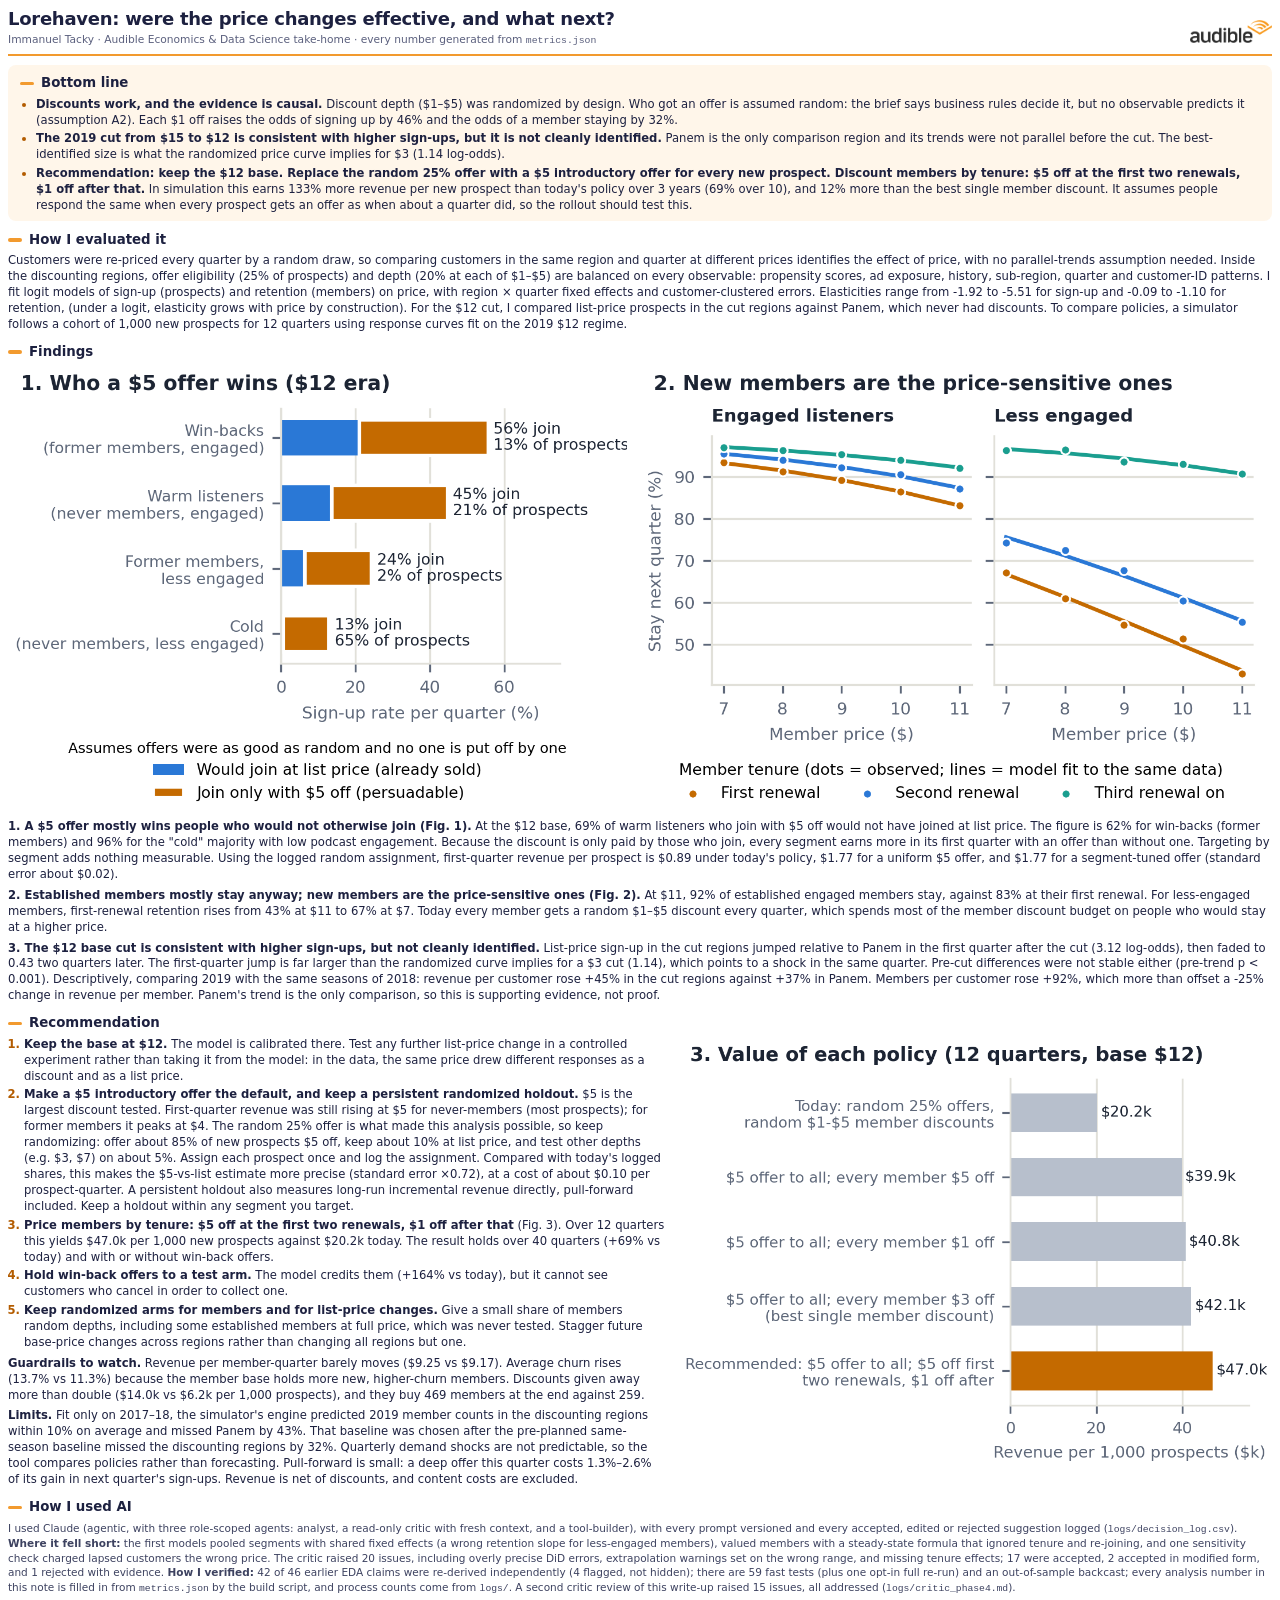
==== writeup/writeup.html @ dd46d280 "Write-up: Audible-branded layout Logo masthead with an orange rule, "Bottom line" callout, orange se" ====
<!doctype html><html><head><meta charset="utf-8"><style>/* Audible brand: orange from the logo, navy ink, warm orange tint for callouts. */
:root { --ink: #1d2140; --muted: #5a5f7d; --orange: #f29a2e; --orange-deep: #b35c00; --tint: #fff6ea; --line: #ece6dc; }
@page { size: Letter; margin: 0.45in 0.6in 0.5in;
  @bottom-left { content: "Audible \00B7  Evaluating Lorehaven pricing \00B7  Immanuel Tacky"; font-family: "Inter", "Segoe UI", Arial, sans-serif; font-size: 7pt; color: #5a5f7d; vertical-align: top; padding-top: 6px; }
  @bottom-right { content: "Page " counter(page) " of " counter(pages); font-family: "Inter", "Segoe UI", Arial, sans-serif; font-size: 7pt; color: #5a5f7d; vertical-align: top; padding-top: 6px; } }
body { font-family: "Inter", "Segoe UI", "DejaVu Sans", Arial, sans-serif; font-size: 8.7pt; line-height: 1.38; color: var(--ink);
  -webkit-print-color-adjust: exact; print-color-adjust: exact; }
strong { font-weight: 650; }
code { font-size: 0.92em; }

/* masthead: title left, logo right, orange rule underneath */
.masthead { display: flex; justify-content: space-between; align-items: flex-end; gap: 18px;
  padding-bottom: 7px; margin-bottom: 9px; border-bottom: 2.5px solid var(--orange); }
.masthead h1 { font-size: 13.5pt; font-weight: 750; letter-spacing: -0.015em; margin: 0 0 3px; line-height: 1.2; }
.masthead-logo { width: 82px; height: auto; flex: none; margin-bottom: 4px; }
.byline { color: var(--muted); margin: 0; font-size: 8pt; }

/* section headings: navy text, short orange bar in front */
h2 { font-size: 10pt; font-weight: 700; margin: 10px 0 4px; color: var(--ink); display: flex; align-items: center; gap: 7px; }
h2::before { content: ""; width: 14px; height: 3.5px; border-radius: 2px; background: var(--orange); flex: none; }
p { margin: 0 0 5px; }
ul, ol { margin: 0 0 5px; padding-left: 16px; }
li { margin-bottom: 2.5px; }
li::marker { color: var(--orange-deep); font-weight: 700; }

/* the "Bottom line" callout */
.callout { background: var(--tint); border-radius: 8px; padding: 7px 12px 4px; margin: 0 0 4px; }
.callout h2 { margin-top: 2px; }
.callout ul { margin-bottom: 3px; }

.figs { display: flex; gap: 14px; margin: 6px 0 4px; align-items: flex-start; }
.figs img { width: 49%; height: auto; }   /* never stretch: keeps the figure's aspect ratio */
.fig-right { float: right; width: 47%; margin: 2px 0 4px 12px; }
.fig-right img { width: 100%; height: auto; }
.caption { font-size: 7.6pt; color: var(--muted); }
table { border-collapse: collapse; font-size: 8pt; margin: 3px 0 6px; }
th, td { border-bottom: 1px solid var(--line); padding: 2px 6px; text-align: left; }
th { color: var(--muted); font-weight: 600; }
.note { font-size: 7.9pt; color: #3d4260; }
.pagebreak { break-before: page; }
</style></head><body><header class="masthead">
<div class="masthead-text">
<h1>Lorehaven: were the price changes effective, and what next?</h1>
<p class="byline">Immanuel Tacky · Audible Economics &amp; Data Science take-home · every number generated from <code>metrics.json</code></p>
</div>
<img class="masthead-logo" src="../app/static/audible_logo.png" alt="Audible">
</header>

<section class="callout">
<h2>Bottom line</h2>
<ul>
<li><strong>Discounts work, and the evidence is causal.</strong> Discount depth ($1–$5) was randomized by design. Who got an offer is assumed random: the brief says business rules decide it, but no observable predicts it (assumption A2). Each $1 off raises the odds of signing up by 46% and the odds of a member staying by 32%.</li>
<li><strong>The 2019 cut from $15 to $12 is consistent with higher sign-ups, but it is not cleanly identified.</strong> Panem is the only comparison region and its trends were not parallel before the cut. The best-identified size is what the randomized price curve implies for $3 (1.14 log-odds).</li>
<li><strong>Recommendation: keep the $12 base. Replace the random 25% offer with a $5 introductory offer for every new prospect. Discount members by tenure: $5 off at the first two renewals, $1 off after that.</strong> In simulation this earns 133% more revenue per new prospect than today's policy over 3 years (69% over 10), and 12% more than the best single member discount. It assumes people respond the same when every prospect gets an offer as when about a quarter did, so the rollout should test this.</li>
</ul>
</section>
<h2>How I evaluated it</h2>
<p>Customers were re-priced every quarter by a random draw, so comparing customers in the same region and quarter at different prices identifies the effect of price, with no parallel-trends assumption needed. Inside the discounting regions, offer eligibility (25% of prospects) and depth (20% at each of $1–$5) are balanced on every observable: propensity scores, ad exposure, history, sub-region, quarter and customer-ID patterns. I fit logit models of sign-up (prospects) and retention (members) on price, with region × quarter fixed effects and customer-clustered errors. Elasticities range from -1.92 to -5.51 for sign-up and -0.09 to -1.10 for retention, (under a logit, elasticity grows with price by construction). For the $12 cut, I compared list-price prospects in the cut regions against Panem, which never had discounts. To compare policies, a simulator follows a cohort of 1,000 new prospects for 12 quarters using response curves fit on the 2019 $12 regime.</p>
<h2>Findings</h2>
<div class="figs"><img src="../outputs/figures/fig1_who_the_offer_wins.png"><img src="../outputs/figures/fig2_retention_by_tenure.png"></div>

<p><strong>1. A $5 offer mostly wins people who would not otherwise join (Fig. 1).</strong> At the $12 base, 69% of warm listeners who join with $5 off would not have joined at list price. The figure is 62% for win-backs (former members) and 96% for the "cold" majority with low podcast engagement. Because the discount is only paid by those who join, every segment earns more in its first quarter with an offer than without one. Targeting by segment adds nothing measurable. Using the logged random assignment, first-quarter revenue per prospect is $0.89 under today's policy, $1.77 for a uniform $5 offer, and $1.77 for a segment-tuned offer (standard error about $0.02).</p>
<p><strong>2. Established members mostly stay anyway; new members are the price-sensitive ones (Fig. 2).</strong> At $11, 92% of established engaged members stay, against 83% at their first renewal. For less-engaged members, first-renewal retention rises from 43% at $11 to 67% at $7. Today every member gets a random $1–$5 discount every quarter, which spends most of the member discount budget on people who would stay at a higher price.</p>
<p><strong>3. The $12 base cut is consistent with higher sign-ups, but not cleanly identified.</strong> List-price sign-up in the cut regions jumped relative to Panem in the first quarter after the cut (3.12 log-odds), then faded to 0.43 two quarters later. The first-quarter jump is far larger than the randomized curve implies for a $3 cut (1.14), which points to a shock in the same quarter. Pre-cut differences were not stable either (pre-trend p &lt; 0.001). Descriptively, comparing 2019 with the same seasons of 2018: revenue per customer rose +45% in the cut regions against +37% in Panem. Members per customer rose +92%, which more than offset a -25% change in revenue per member. Panem's trend is the only comparison, so this is supporting evidence, not proof.</p>
<h2>Recommendation</h2>
<div class="fig-right"><img src="../outputs/figures/fig3_policy_value.png"></div>

<ol>
<li><strong>Keep the base at $12.</strong> The model is calibrated there. Test any further list-price change in a controlled experiment rather than taking it from the model: in the data, the same price drew different responses as a discount and as a list price.</li>
<li><strong>Make a $5 introductory offer the default, and keep a persistent randomized holdout.</strong> $5 is the largest discount tested. First-quarter revenue was still rising at $5 for never-members (most prospects); for former members it peaks at $4. The random 25% offer is what made this analysis possible, so keep randomizing: offer about 85% of new prospects $5 off, keep about 10% at list price, and test other depths (e.g. $3, $7) on about 5%. Assign each prospect once and log the assignment. Compared with today's logged shares, this makes the $5-vs-list estimate more precise (standard error ×0.72), at a cost of about $0.10 per prospect-quarter. A persistent holdout also measures long-run incremental revenue directly, pull-forward included. Keep a holdout within any segment you target.</li>
<li><strong>Price members by tenure: $5 off at the first two renewals, $1 off after that</strong> (Fig. 3). Over 12 quarters this yields $47.0k per 1,000 new prospects against $20.2k today. The result holds over 40 quarters (+69% vs today) and with or without win-back offers.</li>
<li><strong>Hold win-back offers to a test arm.</strong> The model credits them (+164% vs today), but it cannot see customers who cancel in order to collect one.</li>
<li><strong>Keep randomized arms for members and for list-price changes.</strong> Give a small share of members random depths, including some established members at full price, which was never tested. Stagger future base-price changes across regions rather than changing all regions but one.</li>
</ol>
<p><strong>Guardrails to watch.</strong> Revenue per member-quarter barely moves ($9.25 vs $9.17). Average churn rises (13.7% vs 11.3%) because the member base holds more new, higher-churn members. Discounts given away more than double ($14.0k vs $6.2k per 1,000 prospects), and they buy 469 members at the end against 259.</p>
<p><strong>Limits.</strong> Fit only on 2017–18, the simulator's engine predicted 2019 member counts in the discounting regions within 10% on average and missed Panem by 43%. That baseline was chosen after the pre-planned same-season baseline missed the discounting regions by 32%. Quarterly demand shocks are not predictable, so the tool compares policies rather than forecasting. Pull-forward is small: a deep offer this quarter costs 1.3%–2.6% of its gain in next quarter's sign-ups. Revenue is net of discounts, and content costs are excluded.</p>
<h2>How I used AI</h2>
<p class="note">I used Claude (agentic, with three role-scoped agents: analyst, a read-only critic with fresh context, and a tool-builder), with every prompt versioned and every accepted, edited or rejected suggestion logged (<code>logs/decision_log.csv</code>). <b>Where it fell short:</b> the first models pooled segments with shared fixed effects (a wrong retention slope for less-engaged members), valued members with a steady-state formula that ignored tenure and re-joining, and one sensitivity check charged lapsed customers the wrong price. The critic raised 20 issues, including overly precise DiD errors, extrapolation warnings set on the wrong range, and missing tenure effects; 17 were accepted, 2 accepted in modified form, and 1 rejected with evidence. <b>How I verified:</b> 42 of 46 earlier EDA claims were re-derived independently (4 flagged, not hidden); there are 59 fast tests (plus one opt-in full re-run) and an out-of-sample backcast; every analysis number in this note is filled in from <code>metrics.json</code> by the build script, and process counts come from <code>logs/</code>. A second critic review of this write-up raised 15 issues, all addressed (<code>logs/critic_phase4.md</code>).</p></body></html>
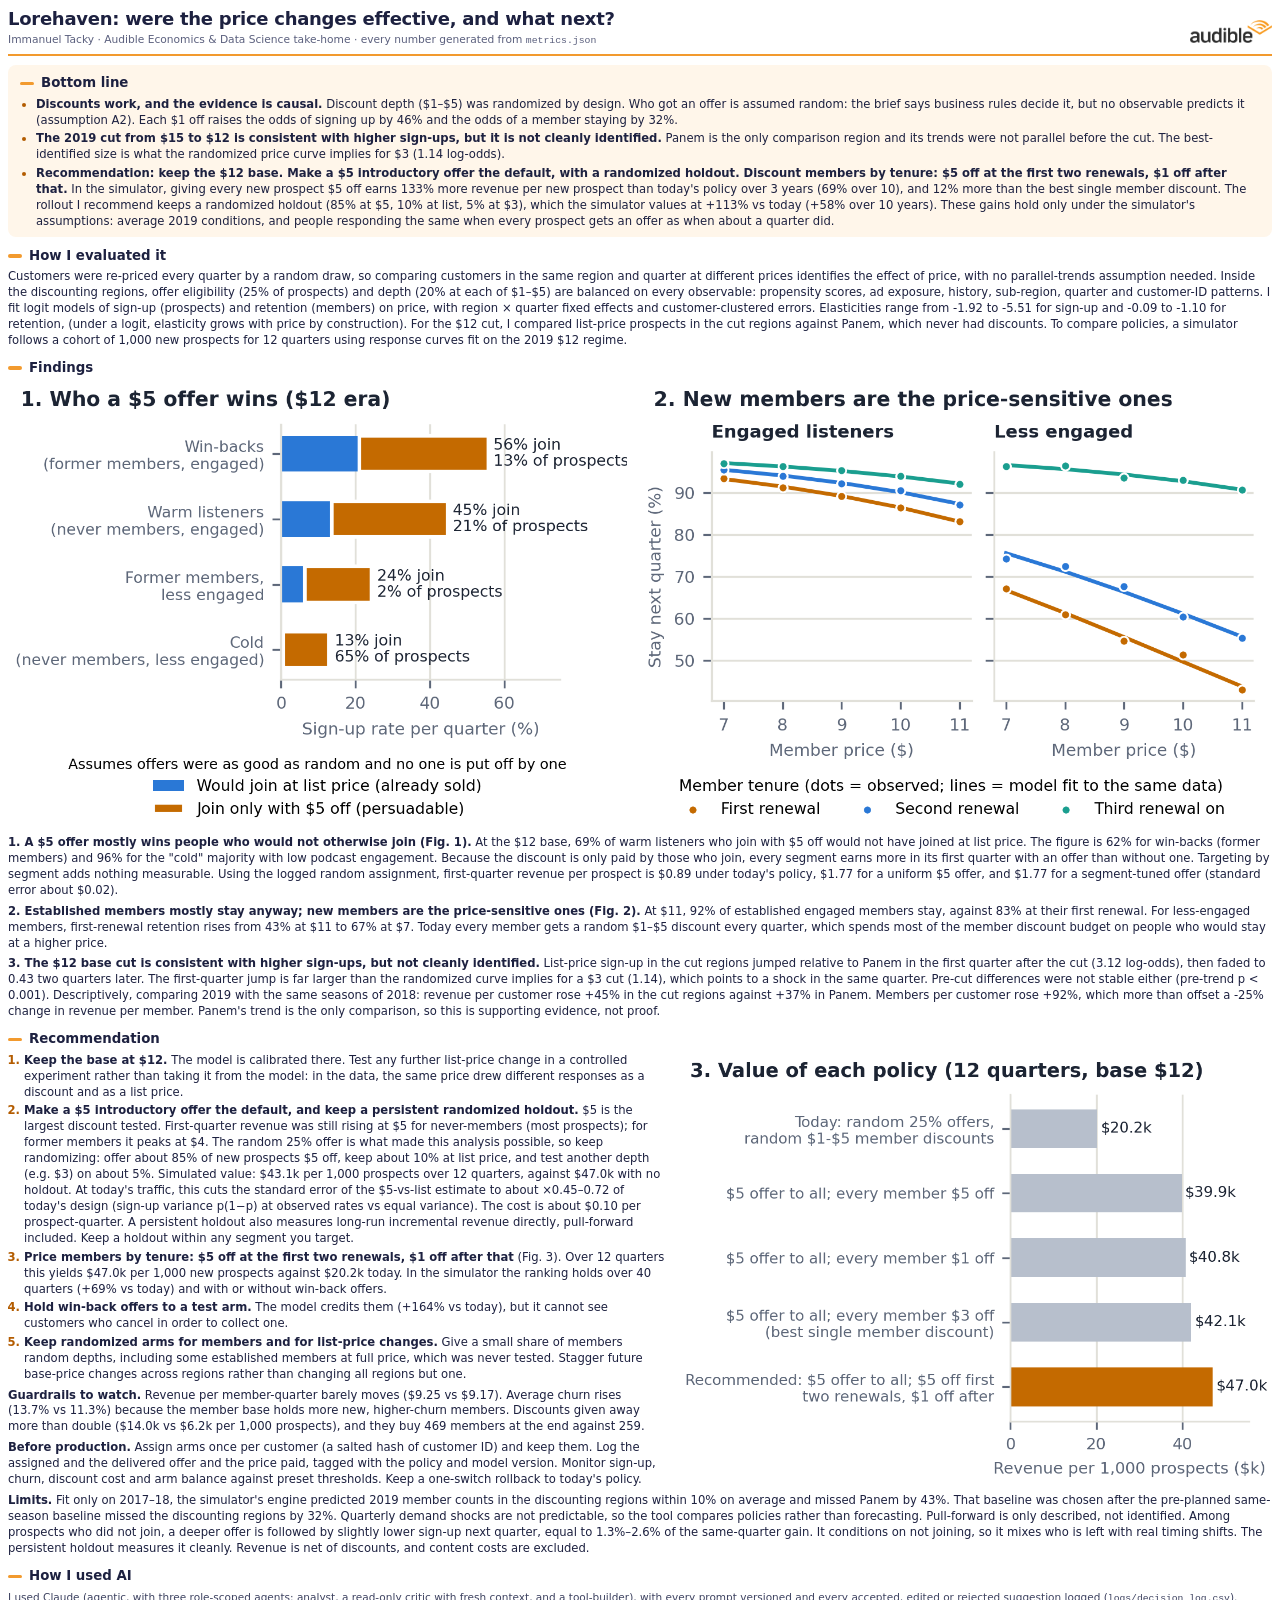
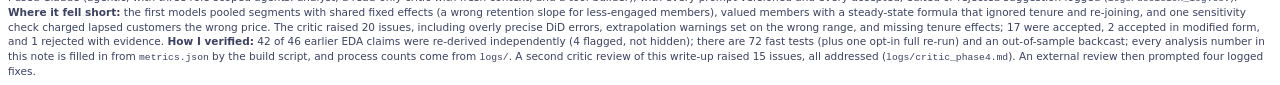
==== commit 4b6bf317: "External review fixes: rollout value, pull-forward, SE range, validation - Simulate the recommended " ====
--- a/writeup/writeup.html
+++ b/writeup/writeup.html
@@ -51,7 +51,7 @@
 <ul>
 <li><strong>Discounts work, and the evidence is causal.</strong> Discount depth ($1–$5) was randomized by design. Who got an offer is assumed random: the brief says business rules decide it, but no observable predicts it (assumption A2). Each $1 off raises the odds of signing up by 46% and the odds of a member staying by 32%.</li>
 <li><strong>The 2019 cut from $15 to $12 is consistent with higher sign-ups, but it is not cleanly identified.</strong> Panem is the only comparison region and its trends were not parallel before the cut. The best-identified size is what the randomized price curve implies for $3 (1.14 log-odds).</li>
-<li><strong>Recommendation: keep the $12 base. Replace the random 25% offer with a $5 introductory offer for every new prospect. Discount members by tenure: $5 off at the first two renewals, $1 off after that.</strong> In simulation this earns 133% more revenue per new prospect than today's policy over 3 years (69% over 10), and 12% more than the best single member discount. It assumes people respond the same when every prospect gets an offer as when about a quarter did, so the rollout should test this.</li>
+<li><strong>Recommendation: keep the $12 base. Make a $5 introductory offer the default, with a randomized holdout. Discount members by tenure: $5 off at the first two renewals, $1 off after that.</strong> In the simulator, giving every new prospect $5 off earns 133% more revenue per new prospect than today's policy over 3 years (69% over 10), and 12% more than the best single member discount. The rollout I recommend keeps a randomized holdout (85% at $5, 10% at list, 5% at $3), which the simulator values at +113% vs today (+58% over 10 years). These gains hold only under the simulator's assumptions: average 2019 conditions, and people responding the same when every prospect gets an offer as when about a quarter did.</li>
 </ul>
 </section>
 <h2>How I evaluated it</h2>
@@ -67,12 +67,13 @@
 
 <ol>
 <li><strong>Keep the base at $12.</strong> The model is calibrated there. Test any further list-price change in a controlled experiment rather than taking it from the model: in the data, the same price drew different responses as a discount and as a list price.</li>
-<li><strong>Make a $5 introductory offer the default, and keep a persistent randomized holdout.</strong> $5 is the largest discount tested. First-quarter revenue was still rising at $5 for never-members (most prospects); for former members it peaks at $4. The random 25% offer is what made this analysis possible, so keep randomizing: offer about 85% of new prospects $5 off, keep about 10% at list price, and test other depths (e.g. $3, $7) on about 5%. Assign each prospect once and log the assignment. Compared with today's logged shares, this makes the $5-vs-list estimate more precise (standard error ×0.72), at a cost of about $0.10 per prospect-quarter. A persistent holdout also measures long-run incremental revenue directly, pull-forward included. Keep a holdout within any segment you target.</li>
-<li><strong>Price members by tenure: $5 off at the first two renewals, $1 off after that</strong> (Fig. 3). Over 12 quarters this yields $47.0k per 1,000 new prospects against $20.2k today. The result holds over 40 quarters (+69% vs today) and with or without win-back offers.</li>
+<li><strong>Make a $5 introductory offer the default, and keep a persistent randomized holdout.</strong> $5 is the largest discount tested. First-quarter revenue was still rising at $5 for never-members (most prospects); for former members it peaks at $4. The random 25% offer is what made this analysis possible, so keep randomizing: offer about 85% of new prospects $5 off, keep about 10% at list price, and test another depth (e.g. $3) on about 5%. Simulated value: $43.1k per 1,000 prospects over 12 quarters, against $47.0k with no holdout. At today's traffic, this cuts the standard error of the $5-vs-list estimate to about ×0.45–0.72 of today's design (sign-up variance p(1−p) at observed rates vs equal variance). The cost is about $0.10 per prospect-quarter. A persistent holdout also measures long-run incremental revenue directly, pull-forward included. Keep a holdout within any segment you target.</li>
+<li><strong>Price members by tenure: $5 off at the first two renewals, $1 off after that</strong> (Fig. 3). Over 12 quarters this yields $47.0k per 1,000 new prospects against $20.2k today. In the simulator the ranking holds over 40 quarters (+69% vs today) and with or without win-back offers.</li>
 <li><strong>Hold win-back offers to a test arm.</strong> The model credits them (+164% vs today), but it cannot see customers who cancel in order to collect one.</li>
 <li><strong>Keep randomized arms for members and for list-price changes.</strong> Give a small share of members random depths, including some established members at full price, which was never tested. Stagger future base-price changes across regions rather than changing all regions but one.</li>
 </ol>
 <p><strong>Guardrails to watch.</strong> Revenue per member-quarter barely moves ($9.25 vs $9.17). Average churn rises (13.7% vs 11.3%) because the member base holds more new, higher-churn members. Discounts given away more than double ($14.0k vs $6.2k per 1,000 prospects), and they buy 469 members at the end against 259.</p>
-<p><strong>Limits.</strong> Fit only on 2017–18, the simulator's engine predicted 2019 member counts in the discounting regions within 10% on average and missed Panem by 43%. That baseline was chosen after the pre-planned same-season baseline missed the discounting regions by 32%. Quarterly demand shocks are not predictable, so the tool compares policies rather than forecasting. Pull-forward is small: a deep offer this quarter costs 1.3%–2.6% of its gain in next quarter's sign-ups. Revenue is net of discounts, and content costs are excluded.</p>
+<p><strong>Before production.</strong> Assign arms once per customer (a salted hash of customer ID) and keep them. Log the assigned and the delivered offer and the price paid, tagged with the policy and model version. Monitor sign-up, churn, discount cost and arm balance against preset thresholds. Keep a one-switch rollback to today's policy.</p>
+<p><strong>Limits.</strong> Fit only on 2017–18, the simulator's engine predicted 2019 member counts in the discounting regions within 10% on average and missed Panem by 43%. That baseline was chosen after the pre-planned same-season baseline missed the discounting regions by 32%. Quarterly demand shocks are not predictable, so the tool compares policies rather than forecasting. Pull-forward is only described, not identified. Among prospects who did not join, a deeper offer is followed by slightly lower sign-up next quarter, equal to 1.3%–2.6% of the same-quarter gain. It conditions on not joining, so it mixes who is left with real timing shifts. The persistent holdout measures it cleanly. Revenue is net of discounts, and content costs are excluded.</p>
 <h2>How I used AI</h2>
-<p class="note">I used Claude (agentic, with three role-scoped agents: analyst, a read-only critic with fresh context, and a tool-builder), with every prompt versioned and every accepted, edited or rejected suggestion logged (<code>logs/decision_log.csv</code>). <b>Where it fell short:</b> the first models pooled segments with shared fixed effects (a wrong retention slope for less-engaged members), valued members with a steady-state formula that ignored tenure and re-joining, and one sensitivity check charged lapsed customers the wrong price. The critic raised 20 issues, including overly precise DiD errors, extrapolation warnings set on the wrong range, and missing tenure effects; 17 were accepted, 2 accepted in modified form, and 1 rejected with evidence. <b>How I verified:</b> 42 of 46 earlier EDA claims were re-derived independently (4 flagged, not hidden); there are 59 fast tests (plus one opt-in full re-run) and an out-of-sample backcast; every analysis number in this note is filled in from <code>metrics.json</code> by the build script, and process counts come from <code>logs/</code>. A second critic review of this write-up raised 15 issues, all addressed (<code>logs/critic_phase4.md</code>).</p></body></html>+<p class="note">I used Claude (agentic, with three role-scoped agents: analyst, a read-only critic with fresh context, and a tool-builder), with every prompt versioned and every accepted, edited or rejected suggestion logged (<code>logs/decision_log.csv</code>). <b>Where it fell short:</b> the first models pooled segments with shared fixed effects (a wrong retention slope for less-engaged members), valued members with a steady-state formula that ignored tenure and re-joining, and one sensitivity check charged lapsed customers the wrong price. The critic raised 20 issues, including overly precise DiD errors, extrapolation warnings set on the wrong range, and missing tenure effects; 17 were accepted, 2 accepted in modified form, and 1 rejected with evidence. <b>How I verified:</b> 42 of 46 earlier EDA claims were re-derived independently (4 flagged, not hidden); there are 72 fast tests (plus one opt-in full re-run) and an out-of-sample backcast; every analysis number in this note is filled in from <code>metrics.json</code> by the build script, and process counts come from <code>logs/</code>. A second critic review of this write-up raised 15 issues, all addressed (<code>logs/critic_phase4.md</code>). An external review then prompted four logged fixes.</p></body></html>
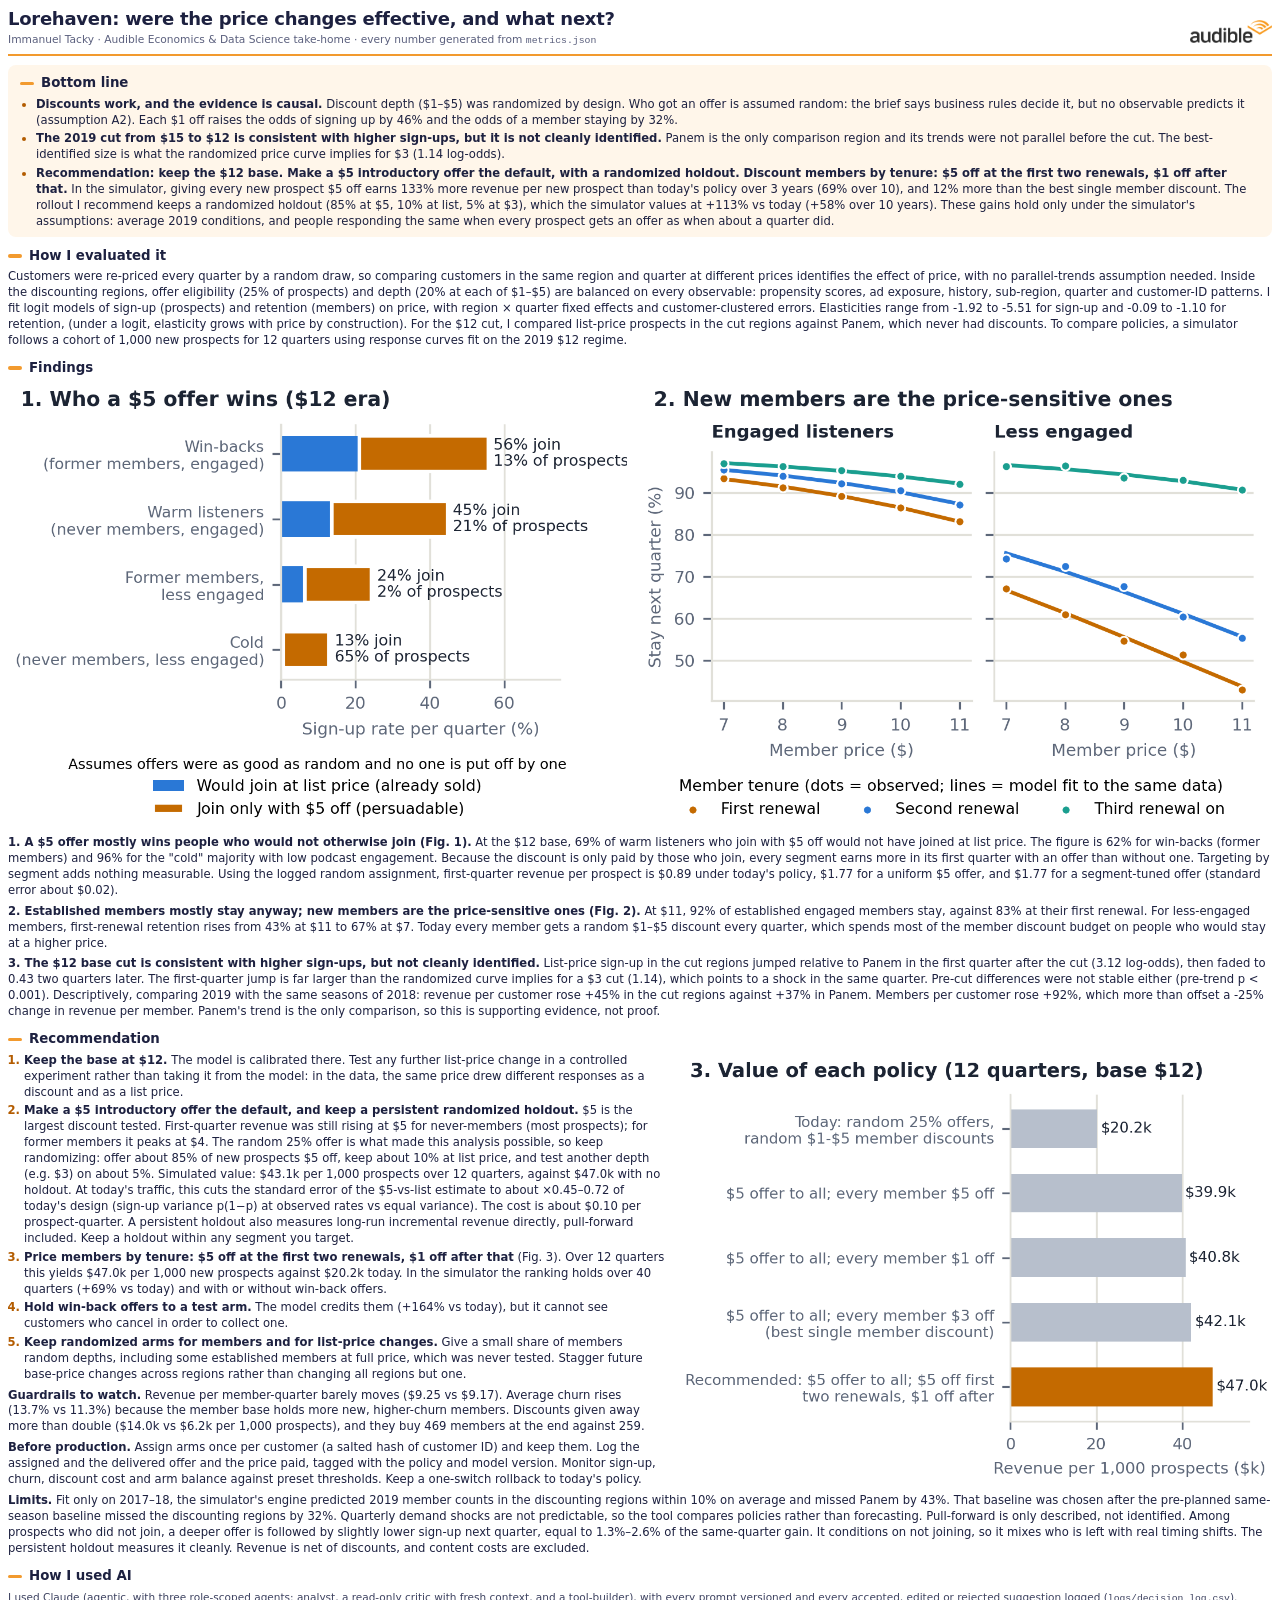
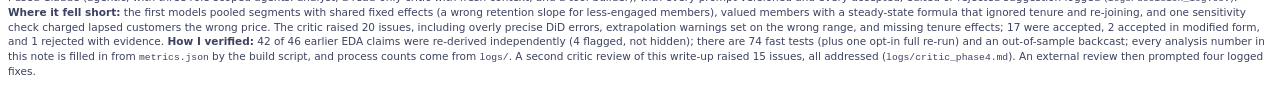
==== commit 887a106d: "Reviewer feedback: answer-first dashboard, agent specs, CLAUDE.md, Mac launcher 1. Dashboard leads w" ====
--- a/writeup/writeup.html
+++ b/writeup/writeup.html
@@ -76,4 +76,4 @@
 <p><strong>Before production.</strong> Assign arms once per customer (a salted hash of customer ID) and keep them. Log the assigned and the delivered offer and the price paid, tagged with the policy and model version. Monitor sign-up, churn, discount cost and arm balance against preset thresholds. Keep a one-switch rollback to today's policy.</p>
 <p><strong>Limits.</strong> Fit only on 2017–18, the simulator's engine predicted 2019 member counts in the discounting regions within 10% on average and missed Panem by 43%. That baseline was chosen after the pre-planned same-season baseline missed the discounting regions by 32%. Quarterly demand shocks are not predictable, so the tool compares policies rather than forecasting. Pull-forward is only described, not identified. Among prospects who did not join, a deeper offer is followed by slightly lower sign-up next quarter, equal to 1.3%–2.6% of the same-quarter gain. It conditions on not joining, so it mixes who is left with real timing shifts. The persistent holdout measures it cleanly. Revenue is net of discounts, and content costs are excluded.</p>
 <h2>How I used AI</h2>
-<p class="note">I used Claude (agentic, with three role-scoped agents: analyst, a read-only critic with fresh context, and a tool-builder), with every prompt versioned and every accepted, edited or rejected suggestion logged (<code>logs/decision_log.csv</code>). <b>Where it fell short:</b> the first models pooled segments with shared fixed effects (a wrong retention slope for less-engaged members), valued members with a steady-state formula that ignored tenure and re-joining, and one sensitivity check charged lapsed customers the wrong price. The critic raised 20 issues, including overly precise DiD errors, extrapolation warnings set on the wrong range, and missing tenure effects; 17 were accepted, 2 accepted in modified form, and 1 rejected with evidence. <b>How I verified:</b> 42 of 46 earlier EDA claims were re-derived independently (4 flagged, not hidden); there are 72 fast tests (plus one opt-in full re-run) and an out-of-sample backcast; every analysis number in this note is filled in from <code>metrics.json</code> by the build script, and process counts come from <code>logs/</code>. A second critic review of this write-up raised 15 issues, all addressed (<code>logs/critic_phase4.md</code>). An external review then prompted four logged fixes.</p></body></html>+<p class="note">I used Claude (agentic, with three role-scoped agents: analyst, a read-only critic with fresh context, and a tool-builder), with every prompt versioned and every accepted, edited or rejected suggestion logged (<code>logs/decision_log.csv</code>). <b>Where it fell short:</b> the first models pooled segments with shared fixed effects (a wrong retention slope for less-engaged members), valued members with a steady-state formula that ignored tenure and re-joining, and one sensitivity check charged lapsed customers the wrong price. The critic raised 20 issues, including overly precise DiD errors, extrapolation warnings set on the wrong range, and missing tenure effects; 17 were accepted, 2 accepted in modified form, and 1 rejected with evidence. <b>How I verified:</b> 42 of 46 earlier EDA claims were re-derived independently (4 flagged, not hidden); there are 74 fast tests (plus one opt-in full re-run) and an out-of-sample backcast; every analysis number in this note is filled in from <code>metrics.json</code> by the build script, and process counts come from <code>logs/</code>. A second critic review of this write-up raised 15 issues, all addressed (<code>logs/critic_phase4.md</code>). An external review then prompted four logged fixes.</p></body></html>
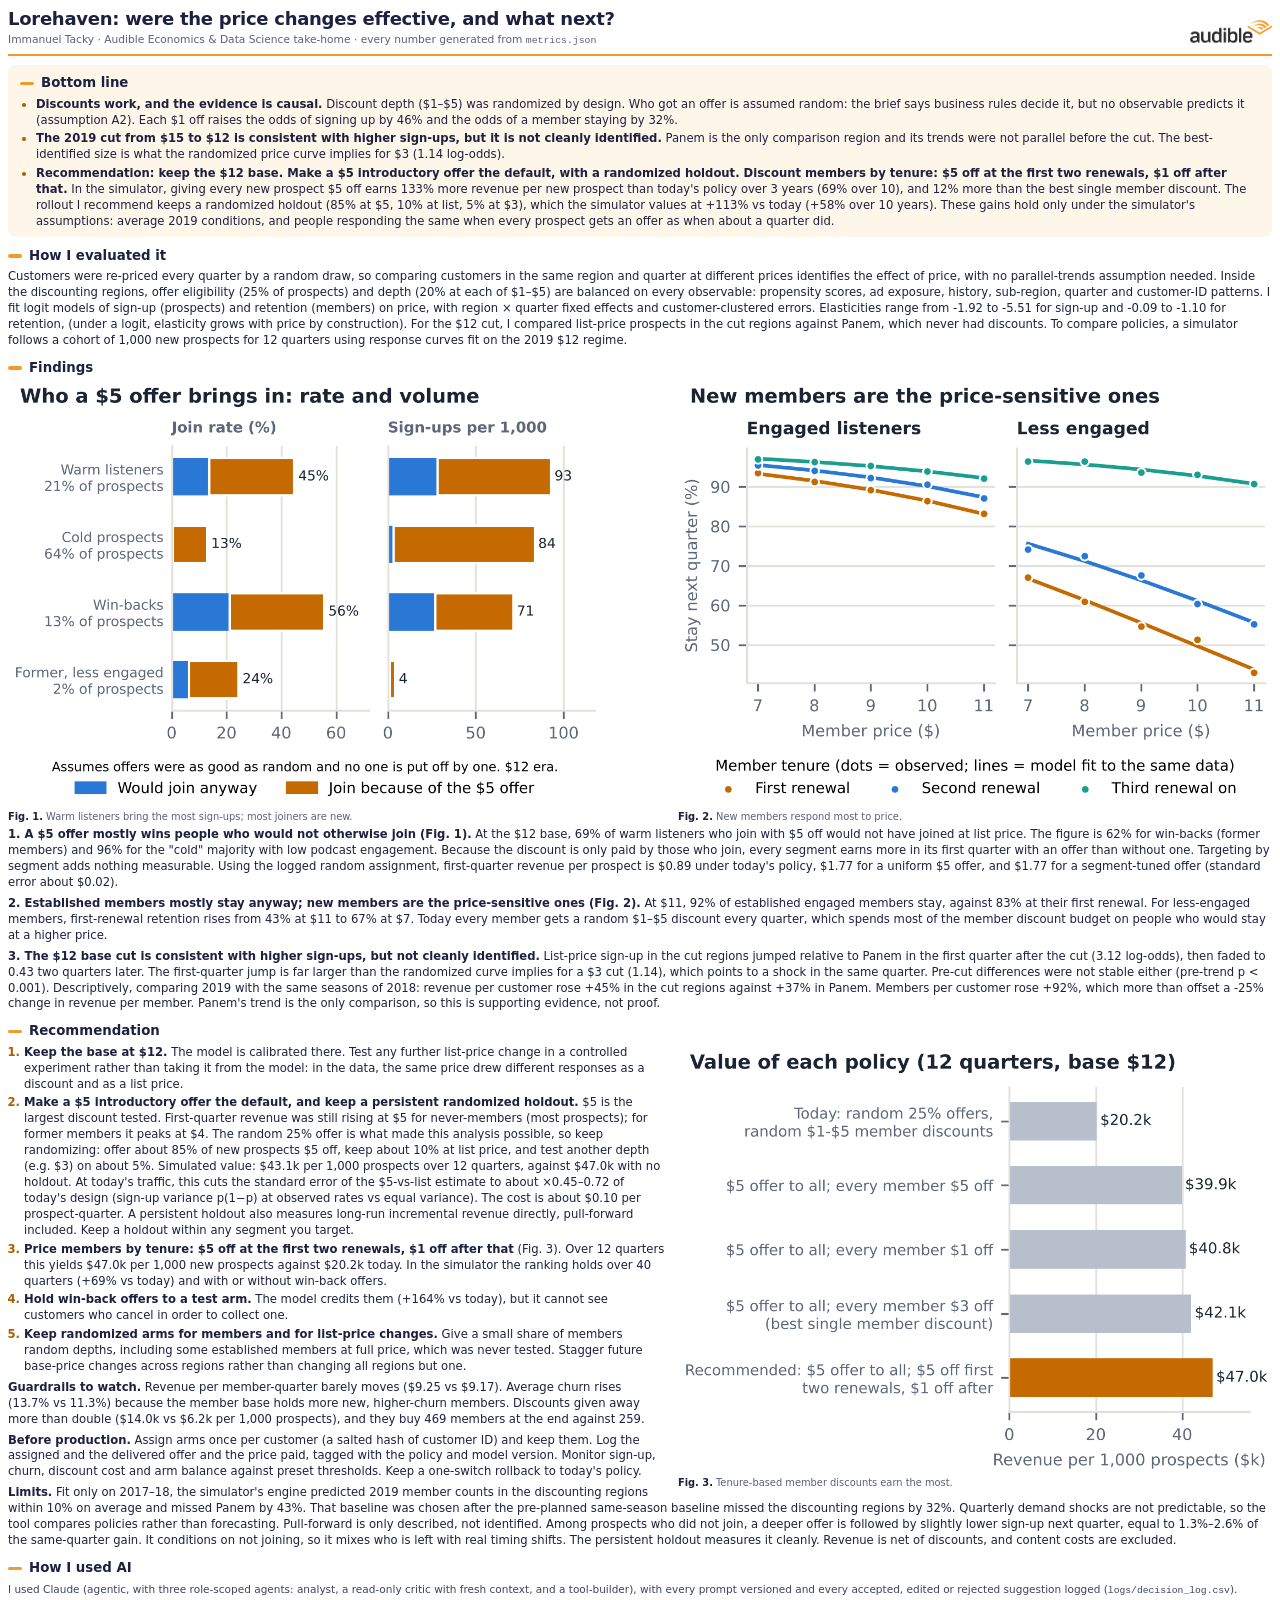
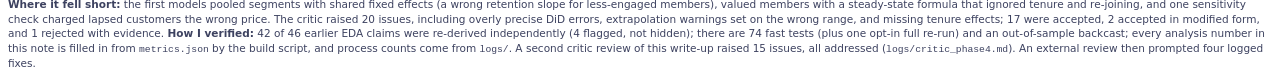
==== commit 5300a9d3: "Fig. 1 redesign (rate + volume) and figure captions - Captions "Fig. 1/2/3." under each write-up fig" ====
--- a/writeup/writeup.html
+++ b/writeup/writeup.html
@@ -28,10 +28,13 @@
 .callout h2 { margin-top: 2px; }
 .callout ul { margin-bottom: 3px; }
 
-.figs { display: flex; gap: 14px; margin: 6px 0 4px; align-items: flex-start; }
-.figs img { width: 49%; height: auto; }   /* never stretch: keeps the figure's aspect ratio */
+.figs { display: flex; justify-content: space-between; gap: 14px; margin: 4px 0 3px; align-items: flex-start; }
+.figs figure { width: 47%; margin: 0; }
+.figs img, .fig-right img { width: 100%; height: auto; display: block; }   /* never stretch: keeps the figure's aspect ratio */
+.fig-right figure { margin: 0; }
+figcaption { font-size: 7.4pt; color: var(--muted); margin-top: 1px; line-height: 1.25; }
+figcaption b { color: var(--ink); }
 .fig-right { float: right; width: 47%; margin: 2px 0 4px 12px; }
-.fig-right img { width: 100%; height: auto; }
 .caption { font-size: 7.6pt; color: var(--muted); }
 table { border-collapse: collapse; font-size: 8pt; margin: 3px 0 6px; }
 th, td { border-bottom: 1px solid var(--line); padding: 2px 6px; text-align: left; }
@@ -57,13 +60,13 @@
 <h2>How I evaluated it</h2>
 <p>Customers were re-priced every quarter by a random draw, so comparing customers in the same region and quarter at different prices identifies the effect of price, with no parallel-trends assumption needed. Inside the discounting regions, offer eligibility (25% of prospects) and depth (20% at each of $1–$5) are balanced on every observable: propensity scores, ad exposure, history, sub-region, quarter and customer-ID patterns. I fit logit models of sign-up (prospects) and retention (members) on price, with region × quarter fixed effects and customer-clustered errors. Elasticities range from -1.92 to -5.51 for sign-up and -0.09 to -1.10 for retention, (under a logit, elasticity grows with price by construction). For the $12 cut, I compared list-price prospects in the cut regions against Panem, which never had discounts. To compare policies, a simulator follows a cohort of 1,000 new prospects for 12 quarters using response curves fit on the 2019 $12 regime.</p>
 <h2>Findings</h2>
-<div class="figs"><img src="../outputs/figures/fig1_who_the_offer_wins.png"><img src="../outputs/figures/fig2_retention_by_tenure.png"></div>
+<div class="figs"><figure><img src="../outputs/figures/fig1_who_the_offer_wins.png" alt="Join rate and sign-ups per 1,000 prospects by segment, with and without the $5 offer"><figcaption><b>Fig. 1.</b> Warm listeners bring the most sign-ups; most joiners are new.</figcaption></figure><figure><img src="../outputs/figures/fig2_retention_by_tenure.png" alt="Renewal rate by price and tenure"><figcaption><b>Fig. 2.</b> New members respond most to price.</figcaption></figure></div>
 
 <p><strong>1. A $5 offer mostly wins people who would not otherwise join (Fig. 1).</strong> At the $12 base, 69% of warm listeners who join with $5 off would not have joined at list price. The figure is 62% for win-backs (former members) and 96% for the "cold" majority with low podcast engagement. Because the discount is only paid by those who join, every segment earns more in its first quarter with an offer than without one. Targeting by segment adds nothing measurable. Using the logged random assignment, first-quarter revenue per prospect is $0.89 under today's policy, $1.77 for a uniform $5 offer, and $1.77 for a segment-tuned offer (standard error about $0.02).</p>
 <p><strong>2. Established members mostly stay anyway; new members are the price-sensitive ones (Fig. 2).</strong> At $11, 92% of established engaged members stay, against 83% at their first renewal. For less-engaged members, first-renewal retention rises from 43% at $11 to 67% at $7. Today every member gets a random $1–$5 discount every quarter, which spends most of the member discount budget on people who would stay at a higher price.</p>
 <p><strong>3. The $12 base cut is consistent with higher sign-ups, but not cleanly identified.</strong> List-price sign-up in the cut regions jumped relative to Panem in the first quarter after the cut (3.12 log-odds), then faded to 0.43 two quarters later. The first-quarter jump is far larger than the randomized curve implies for a $3 cut (1.14), which points to a shock in the same quarter. Pre-cut differences were not stable either (pre-trend p &lt; 0.001). Descriptively, comparing 2019 with the same seasons of 2018: revenue per customer rose +45% in the cut regions against +37% in Panem. Members per customer rose +92%, which more than offset a -25% change in revenue per member. Panem's trend is the only comparison, so this is supporting evidence, not proof.</p>
 <h2>Recommendation</h2>
-<div class="fig-right"><img src="../outputs/figures/fig3_policy_value.png"></div>
+<div class="fig-right"><figure><img src="../outputs/figures/fig3_policy_value.png" alt="Revenue per 1,000 prospects by policy"><figcaption><b>Fig. 3.</b> Tenure-based member discounts earn the most.</figcaption></figure></div>
 
 <ol>
 <li><strong>Keep the base at $12.</strong> The model is calibrated there. Test any further list-price change in a controlled experiment rather than taking it from the model: in the data, the same price drew different responses as a discount and as a list price.</li>
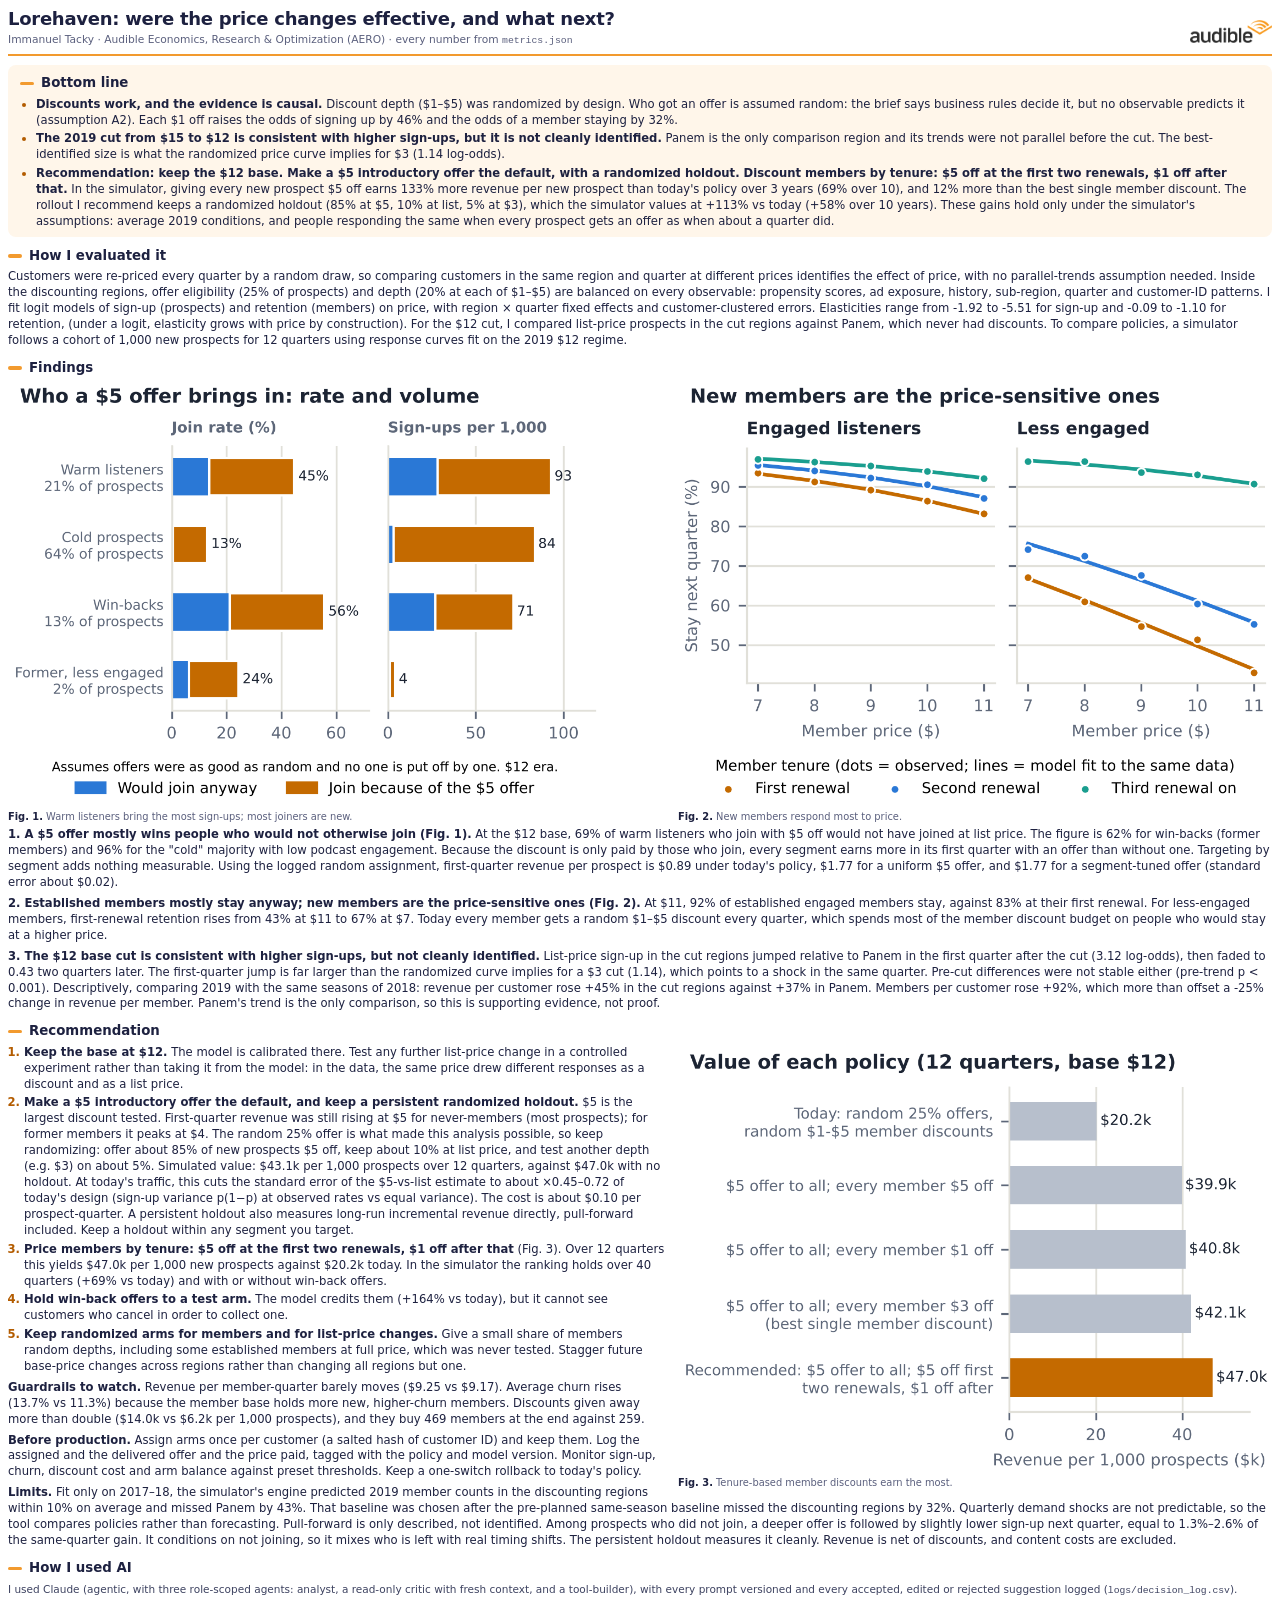
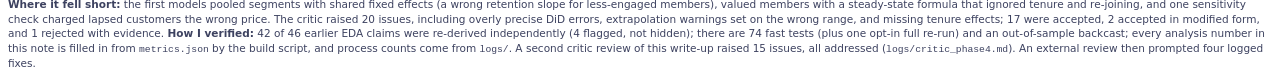
==== commit 358a9761: "Fix team name: Economics, Research & Optimization (AERO) The write-up byline and README still said "" ====
--- a/writeup/writeup.html
+++ b/writeup/writeup.html
@@ -44,7 +44,7 @@
 </style></head><body><header class="masthead">
 <div class="masthead-text">
 <h1>Lorehaven: were the price changes effective, and what next?</h1>
-<p class="byline">Immanuel Tacky · Audible Economics &amp; Data Science take-home · every number generated from <code>metrics.json</code></p>
+<p class="byline">Immanuel Tacky · Audible Economics, Research &amp; Optimization (AERO) · every number from <code>metrics.json</code></p>
 </div>
 <img class="masthead-logo" src="../app/static/audible_logo.png" alt="Audible">
 </header>
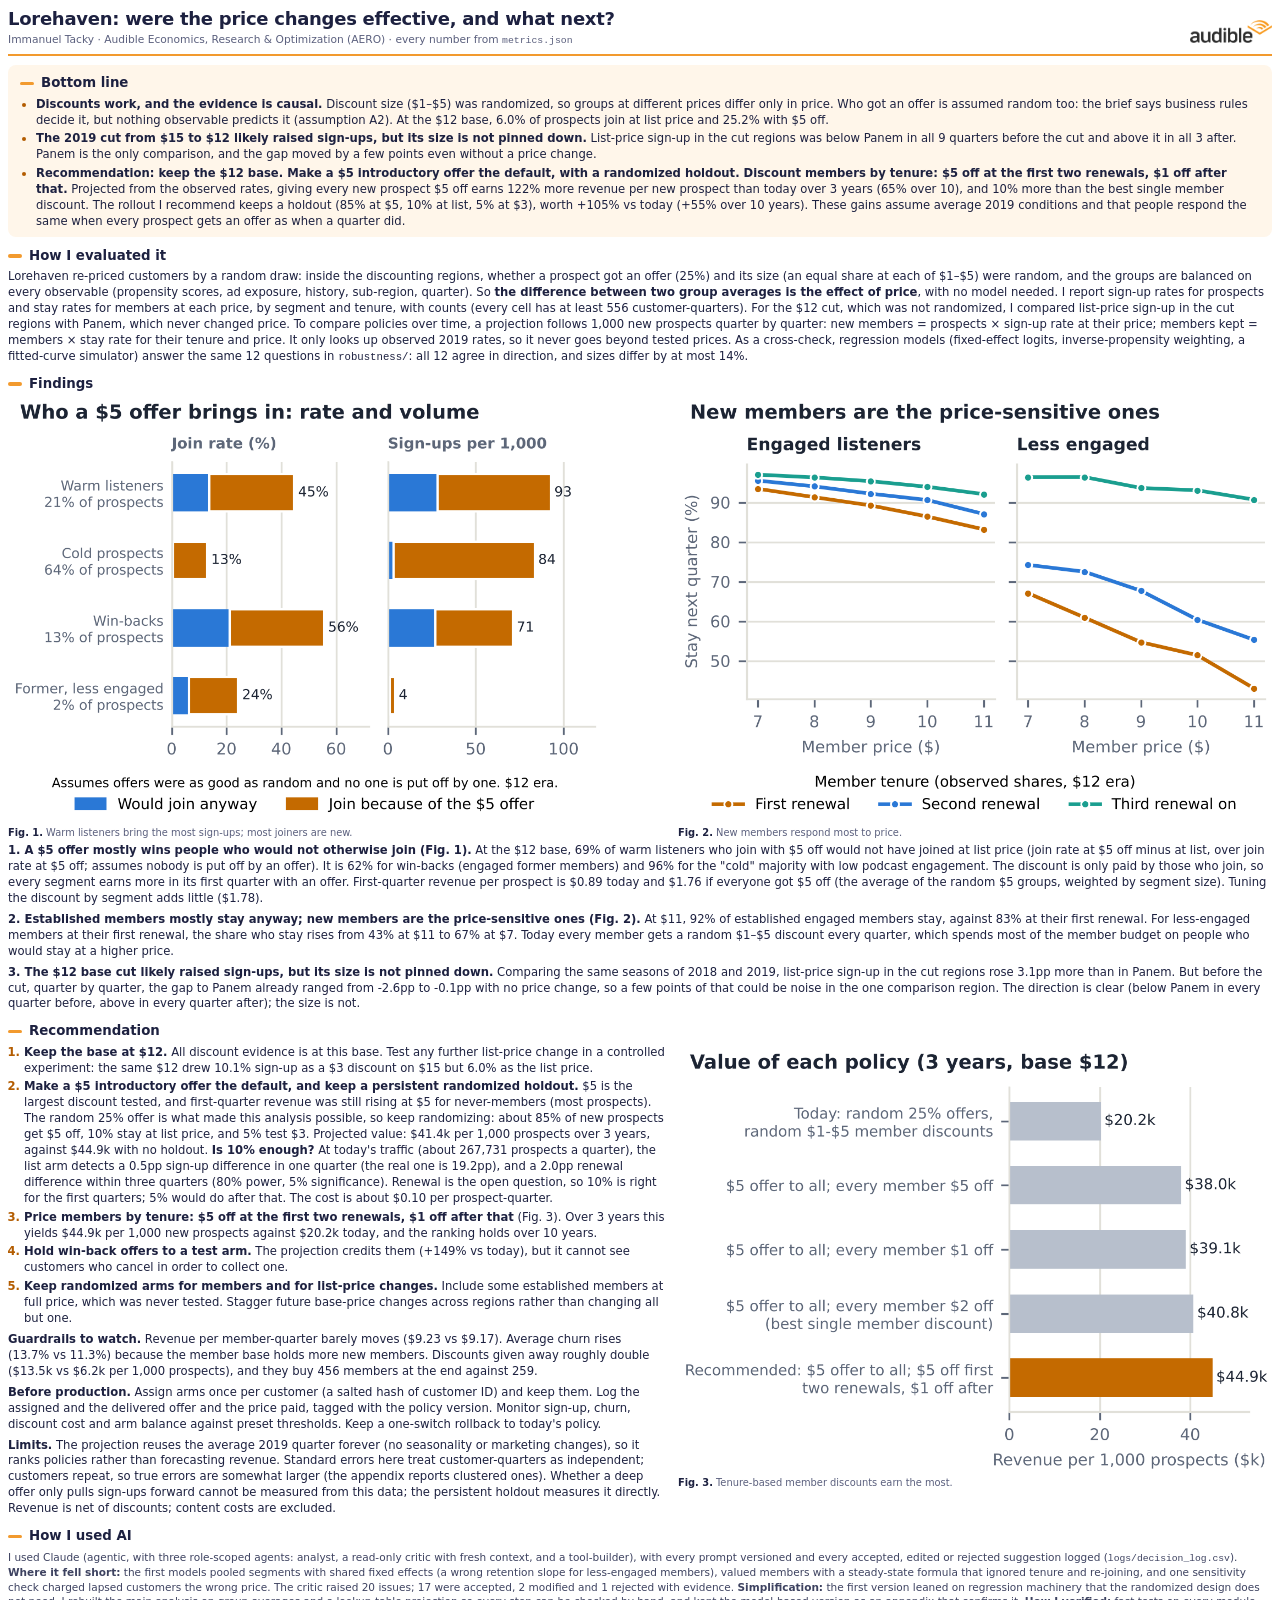
==== commit 3455c514: "Simplify the analysis: group averages + lookup projection; models to appendix Iman's call: every met" ====
--- a/writeup/writeup.html
+++ b/writeup/writeup.html
@@ -52,31 +52,31 @@
 <section class="callout">
 <h2>Bottom line</h2>
 <ul>
-<li><strong>Discounts work, and the evidence is causal.</strong> Discount depth ($1–$5) was randomized by design. Who got an offer is assumed random: the brief says business rules decide it, but no observable predicts it (assumption A2). Each $1 off raises the odds of signing up by 46% and the odds of a member staying by 32%.</li>
-<li><strong>The 2019 cut from $15 to $12 is consistent with higher sign-ups, but it is not cleanly identified.</strong> Panem is the only comparison region and its trends were not parallel before the cut. The best-identified size is what the randomized price curve implies for $3 (1.14 log-odds).</li>
-<li><strong>Recommendation: keep the $12 base. Make a $5 introductory offer the default, with a randomized holdout. Discount members by tenure: $5 off at the first two renewals, $1 off after that.</strong> In the simulator, giving every new prospect $5 off earns 133% more revenue per new prospect than today's policy over 3 years (69% over 10), and 12% more than the best single member discount. The rollout I recommend keeps a randomized holdout (85% at $5, 10% at list, 5% at $3), which the simulator values at +113% vs today (+58% over 10 years). These gains hold only under the simulator's assumptions: average 2019 conditions, and people responding the same when every prospect gets an offer as when about a quarter did.</li>
+<li><strong>Discounts work, and the evidence is causal.</strong> Discount size ($1–$5) was randomized, so groups at different prices differ only in price. Who got an offer is assumed random too: the brief says business rules decide it, but nothing observable predicts it (assumption A2). At the $12 base, 6.0% of prospects join at list price and 25.2% with $5 off.</li>
+<li><strong>The 2019 cut from $15 to $12 likely raised sign-ups, but its size is not pinned down.</strong> List-price sign-up in the cut regions was below Panem in all 9 quarters before the cut and above it in all 3 after. Panem is the only comparison, and the gap moved by a few points even without a price change.</li>
+<li><strong>Recommendation: keep the $12 base. Make a $5 introductory offer the default, with a randomized holdout. Discount members by tenure: $5 off at the first two renewals, $1 off after that.</strong> Projected from the observed rates, giving every new prospect $5 off earns 122% more revenue per new prospect than today over 3 years (65% over 10), and 10% more than the best single member discount. The rollout I recommend keeps a holdout (85% at $5, 10% at list, 5% at $3), worth +105% vs today (+55% over 10 years). These gains assume average 2019 conditions and that people respond the same when every prospect gets an offer as when a quarter did.</li>
 </ul>
 </section>
 <h2>How I evaluated it</h2>
-<p>Customers were re-priced every quarter by a random draw, so comparing customers in the same region and quarter at different prices identifies the effect of price, with no parallel-trends assumption needed. Inside the discounting regions, offer eligibility (25% of prospects) and depth (20% at each of $1–$5) are balanced on every observable: propensity scores, ad exposure, history, sub-region, quarter and customer-ID patterns. I fit logit models of sign-up (prospects) and retention (members) on price, with region × quarter fixed effects and customer-clustered errors. Elasticities range from -1.92 to -5.51 for sign-up and -0.09 to -1.10 for retention, (under a logit, elasticity grows with price by construction). For the $12 cut, I compared list-price prospects in the cut regions against Panem, which never had discounts. To compare policies, a simulator follows a cohort of 1,000 new prospects for 12 quarters using response curves fit on the 2019 $12 regime.</p>
+<p>Lorehaven re-priced customers by a random draw: inside the discounting regions, whether a prospect got an offer (25%) and its size (an equal share at each of $1–$5) were random, and the groups are balanced on every observable (propensity scores, ad exposure, history, sub-region, quarter). So <strong>the difference between two group averages is the effect of price</strong>, with no model needed. I report sign-up rates for prospects and stay rates for members at each price, by segment and tenure, with counts (every cell has at least 556 customer-quarters). For the $12 cut, which was not randomized, I compared list-price sign-up in the cut regions with Panem, which never changed price. To compare policies over time, a projection follows 1,000 new prospects quarter by quarter: new members = prospects × sign-up rate at their price; members kept = members × stay rate for their tenure and price. It only looks up observed 2019 rates, so it never goes beyond tested prices. As a cross-check, regression models (fixed-effect logits, inverse-propensity weighting, a fitted-curve simulator) answer the same 12 questions in <code>robustness/</code>: all 12 agree in direction, and sizes differ by at most 14%.</p>
 <h2>Findings</h2>
-<div class="figs"><figure><img src="../outputs/figures/fig1_who_the_offer_wins.png" alt="Join rate and sign-ups per 1,000 prospects by segment, with and without the $5 offer"><figcaption><b>Fig. 1.</b> Warm listeners bring the most sign-ups; most joiners are new.</figcaption></figure><figure><img src="../outputs/figures/fig2_retention_by_tenure.png" alt="Renewal rate by price and tenure"><figcaption><b>Fig. 2.</b> New members respond most to price.</figcaption></figure></div>
+<div class="figs"><figure><img src="../outputs/figures/fig1_who_the_offer_wins.png" alt="Join rate and sign-ups per 1,000 prospects by segment, with and without the $5 offer"><figcaption><b>Fig. 1.</b> Warm listeners bring the most sign-ups; most joiners are new.</figcaption></figure><figure><img src="../outputs/figures/fig2_retention_by_tenure.png" alt="Share of members who stay by price and tenure"><figcaption><b>Fig. 2.</b> New members respond most to price.</figcaption></figure></div>
 
-<p><strong>1. A $5 offer mostly wins people who would not otherwise join (Fig. 1).</strong> At the $12 base, 69% of warm listeners who join with $5 off would not have joined at list price. The figure is 62% for win-backs (former members) and 96% for the "cold" majority with low podcast engagement. Because the discount is only paid by those who join, every segment earns more in its first quarter with an offer than without one. Targeting by segment adds nothing measurable. Using the logged random assignment, first-quarter revenue per prospect is $0.89 under today's policy, $1.77 for a uniform $5 offer, and $1.77 for a segment-tuned offer (standard error about $0.02).</p>
-<p><strong>2. Established members mostly stay anyway; new members are the price-sensitive ones (Fig. 2).</strong> At $11, 92% of established engaged members stay, against 83% at their first renewal. For less-engaged members, first-renewal retention rises from 43% at $11 to 67% at $7. Today every member gets a random $1–$5 discount every quarter, which spends most of the member discount budget on people who would stay at a higher price.</p>
-<p><strong>3. The $12 base cut is consistent with higher sign-ups, but not cleanly identified.</strong> List-price sign-up in the cut regions jumped relative to Panem in the first quarter after the cut (3.12 log-odds), then faded to 0.43 two quarters later. The first-quarter jump is far larger than the randomized curve implies for a $3 cut (1.14), which points to a shock in the same quarter. Pre-cut differences were not stable either (pre-trend p &lt; 0.001). Descriptively, comparing 2019 with the same seasons of 2018: revenue per customer rose +45% in the cut regions against +37% in Panem. Members per customer rose +92%, which more than offset a -25% change in revenue per member. Panem's trend is the only comparison, so this is supporting evidence, not proof.</p>
+<p><strong>1. A $5 offer mostly wins people who would not otherwise join (Fig. 1).</strong> At the $12 base, 69% of warm listeners who join with $5 off would not have joined at list price (join rate at $5 off minus at list, over join rate at $5 off; assumes nobody is put off by an offer). It is 62% for win-backs (engaged former members) and 96% for the "cold" majority with low podcast engagement. The discount is only paid by those who join, so every segment earns more in its first quarter with an offer. First-quarter revenue per prospect is $0.89 today and $1.76 if everyone got $5 off (the average of the random $5 groups, weighted by segment size). Tuning the discount by segment adds little ($1.78).</p>
+<p><strong>2. Established members mostly stay anyway; new members are the price-sensitive ones (Fig. 2).</strong> At $11, 92% of established engaged members stay, against 83% at their first renewal. For less-engaged members at their first renewal, the share who stay rises from 43% at $11 to 67% at $7. Today every member gets a random $1–$5 discount every quarter, which spends most of the member budget on people who would stay at a higher price.</p>
+<p><strong>3. The $12 base cut likely raised sign-ups, but its size is not pinned down.</strong> Comparing the same seasons of 2018 and 2019, list-price sign-up in the cut regions rose 3.1pp more than in Panem. But before the cut, quarter by quarter, the gap to Panem already ranged from -2.6pp to -0.1pp with no price change, so a few points of that could be noise in the one comparison region. The direction is clear (below Panem in every quarter before, above in every quarter after); the size is not.</p>
 <h2>Recommendation</h2>
 <div class="fig-right"><figure><img src="../outputs/figures/fig3_policy_value.png" alt="Revenue per 1,000 prospects by policy"><figcaption><b>Fig. 3.</b> Tenure-based member discounts earn the most.</figcaption></figure></div>
 
 <ol>
-<li><strong>Keep the base at $12.</strong> The model is calibrated there. Test any further list-price change in a controlled experiment rather than taking it from the model: in the data, the same price drew different responses as a discount and as a list price.</li>
-<li><strong>Make a $5 introductory offer the default, and keep a persistent randomized holdout.</strong> $5 is the largest discount tested. First-quarter revenue was still rising at $5 for never-members (most prospects); for former members it peaks at $4. The random 25% offer is what made this analysis possible, so keep randomizing: offer about 85% of new prospects $5 off, keep about 10% at list price, and test another depth (e.g. $3) on about 5%. Simulated value: $43.1k per 1,000 prospects over 12 quarters, against $47.0k with no holdout. At today's traffic, this cuts the standard error of the $5-vs-list estimate to about ×0.45–0.72 of today's design (sign-up variance p(1−p) at observed rates vs equal variance). The cost is about $0.10 per prospect-quarter. A persistent holdout also measures long-run incremental revenue directly, pull-forward included. Keep a holdout within any segment you target.</li>
-<li><strong>Price members by tenure: $5 off at the first two renewals, $1 off after that</strong> (Fig. 3). Over 12 quarters this yields $47.0k per 1,000 new prospects against $20.2k today. In the simulator the ranking holds over 40 quarters (+69% vs today) and with or without win-back offers.</li>
-<li><strong>Hold win-back offers to a test arm.</strong> The model credits them (+164% vs today), but it cannot see customers who cancel in order to collect one.</li>
-<li><strong>Keep randomized arms for members and for list-price changes.</strong> Give a small share of members random depths, including some established members at full price, which was never tested. Stagger future base-price changes across regions rather than changing all regions but one.</li>
+<li><strong>Keep the base at $12.</strong> All discount evidence is at this base. Test any further list-price change in a controlled experiment: the same $12 drew 10.1% sign-up as a $3 discount on $15 but 6.0% as the list price.</li>
+<li><strong>Make a $5 introductory offer the default, and keep a persistent randomized holdout.</strong> $5 is the largest discount tested, and first-quarter revenue was still rising at $5 for never-members (most prospects). The random 25% offer is what made this analysis possible, so keep randomizing: about 85% of new prospects get $5 off, 10% stay at list price, and 5% test $3. Projected value: $41.4k per 1,000 prospects over 3 years, against $44.9k with no holdout. <strong>Is 10% enough?</strong> At today's traffic (about 267,731 prospects a quarter), the list arm detects a 0.5pp sign-up difference in one quarter (the real one is 19.2pp), and a 2.0pp renewal difference within three quarters (80% power, 5% significance). Renewal is the open question, so 10% is right for the first quarters; 5% would do after that. The cost is about $0.10 per prospect-quarter.</li>
+<li><strong>Price members by tenure: $5 off at the first two renewals, $1 off after that</strong> (Fig. 3). Over 3 years this yields $44.9k per 1,000 new prospects against $20.2k today, and the ranking holds over 10 years.</li>
+<li><strong>Hold win-back offers to a test arm.</strong> The projection credits them (+149% vs today), but it cannot see customers who cancel in order to collect one.</li>
+<li><strong>Keep randomized arms for members and for list-price changes.</strong> Include some established members at full price, which was never tested. Stagger future base-price changes across regions rather than changing all but one.</li>
 </ol>
-<p><strong>Guardrails to watch.</strong> Revenue per member-quarter barely moves ($9.25 vs $9.17). Average churn rises (13.7% vs 11.3%) because the member base holds more new, higher-churn members. Discounts given away more than double ($14.0k vs $6.2k per 1,000 prospects), and they buy 469 members at the end against 259.</p>
-<p><strong>Before production.</strong> Assign arms once per customer (a salted hash of customer ID) and keep them. Log the assigned and the delivered offer and the price paid, tagged with the policy and model version. Monitor sign-up, churn, discount cost and arm balance against preset thresholds. Keep a one-switch rollback to today's policy.</p>
-<p><strong>Limits.</strong> Fit only on 2017–18, the simulator's engine predicted 2019 member counts in the discounting regions within 10% on average and missed Panem by 43%. That baseline was chosen after the pre-planned same-season baseline missed the discounting regions by 32%. Quarterly demand shocks are not predictable, so the tool compares policies rather than forecasting. Pull-forward is only described, not identified. Among prospects who did not join, a deeper offer is followed by slightly lower sign-up next quarter, equal to 1.3%–2.6% of the same-quarter gain. It conditions on not joining, so it mixes who is left with real timing shifts. The persistent holdout measures it cleanly. Revenue is net of discounts, and content costs are excluded.</p>
+<p><strong>Guardrails to watch.</strong> Revenue per member-quarter barely moves ($9.23 vs $9.17). Average churn rises (13.7% vs 11.3%) because the member base holds more new members. Discounts given away roughly double ($13.5k vs $6.2k per 1,000 prospects), and they buy 456 members at the end against 259.</p>
+<p><strong>Before production.</strong> Assign arms once per customer (a salted hash of customer ID) and keep them. Log the assigned and the delivered offer and the price paid, tagged with the policy version. Monitor sign-up, churn, discount cost and arm balance against preset thresholds. Keep a one-switch rollback to today's policy.</p>
+<p><strong>Limits.</strong> The projection reuses the average 2019 quarter forever (no seasonality or marketing changes), so it ranks policies rather than forecasting revenue. Standard errors here treat customer-quarters as independent; customers repeat, so true errors are somewhat larger (the appendix reports clustered ones). Whether a deep offer only pulls sign-ups forward cannot be measured from this data; the persistent holdout measures it directly. Revenue is net of discounts; content costs are excluded.</p>
 <h2>How I used AI</h2>
-<p class="note">I used Claude (agentic, with three role-scoped agents: analyst, a read-only critic with fresh context, and a tool-builder), with every prompt versioned and every accepted, edited or rejected suggestion logged (<code>logs/decision_log.csv</code>). <b>Where it fell short:</b> the first models pooled segments with shared fixed effects (a wrong retention slope for less-engaged members), valued members with a steady-state formula that ignored tenure and re-joining, and one sensitivity check charged lapsed customers the wrong price. The critic raised 20 issues, including overly precise DiD errors, extrapolation warnings set on the wrong range, and missing tenure effects; 17 were accepted, 2 accepted in modified form, and 1 rejected with evidence. <b>How I verified:</b> 42 of 46 earlier EDA claims were re-derived independently (4 flagged, not hidden); there are 74 fast tests (plus one opt-in full re-run) and an out-of-sample backcast; every analysis number in this note is filled in from <code>metrics.json</code> by the build script, and process counts come from <code>logs/</code>. A second critic review of this write-up raised 15 issues, all addressed (<code>logs/critic_phase4.md</code>). An external review then prompted four logged fixes.</p></body></html>+<p class="note">I used Claude (agentic, with three role-scoped agents: analyst, a read-only critic with fresh context, and a tool-builder), with every prompt versioned and every accepted, edited or rejected suggestion logged (<code>logs/decision_log.csv</code>). <b>Where it fell short:</b> the first models pooled segments with shared fixed effects (a wrong retention slope for less-engaged members), valued members with a steady-state formula that ignored tenure and re-joining, and one sensitivity check charged lapsed customers the wrong price. The critic raised 20 issues; 17 were accepted, 2 modified and 1 rejected with evidence. <b>Simplification:</b> the first version leaned on regression machinery that the randomized design does not need. I rebuilt the main analysis on group averages and a lookup-table projection so every step can be checked by hand, and kept the model-based version as an appendix that confirms it. <b>How I verified:</b> fast tests on every module (synthetic data for the rate tables, accounting checks for the projection), the simple-vs-model comparison above, and every number in this note filled in from <code>metrics.json</code> by the build script.</p></body></html>
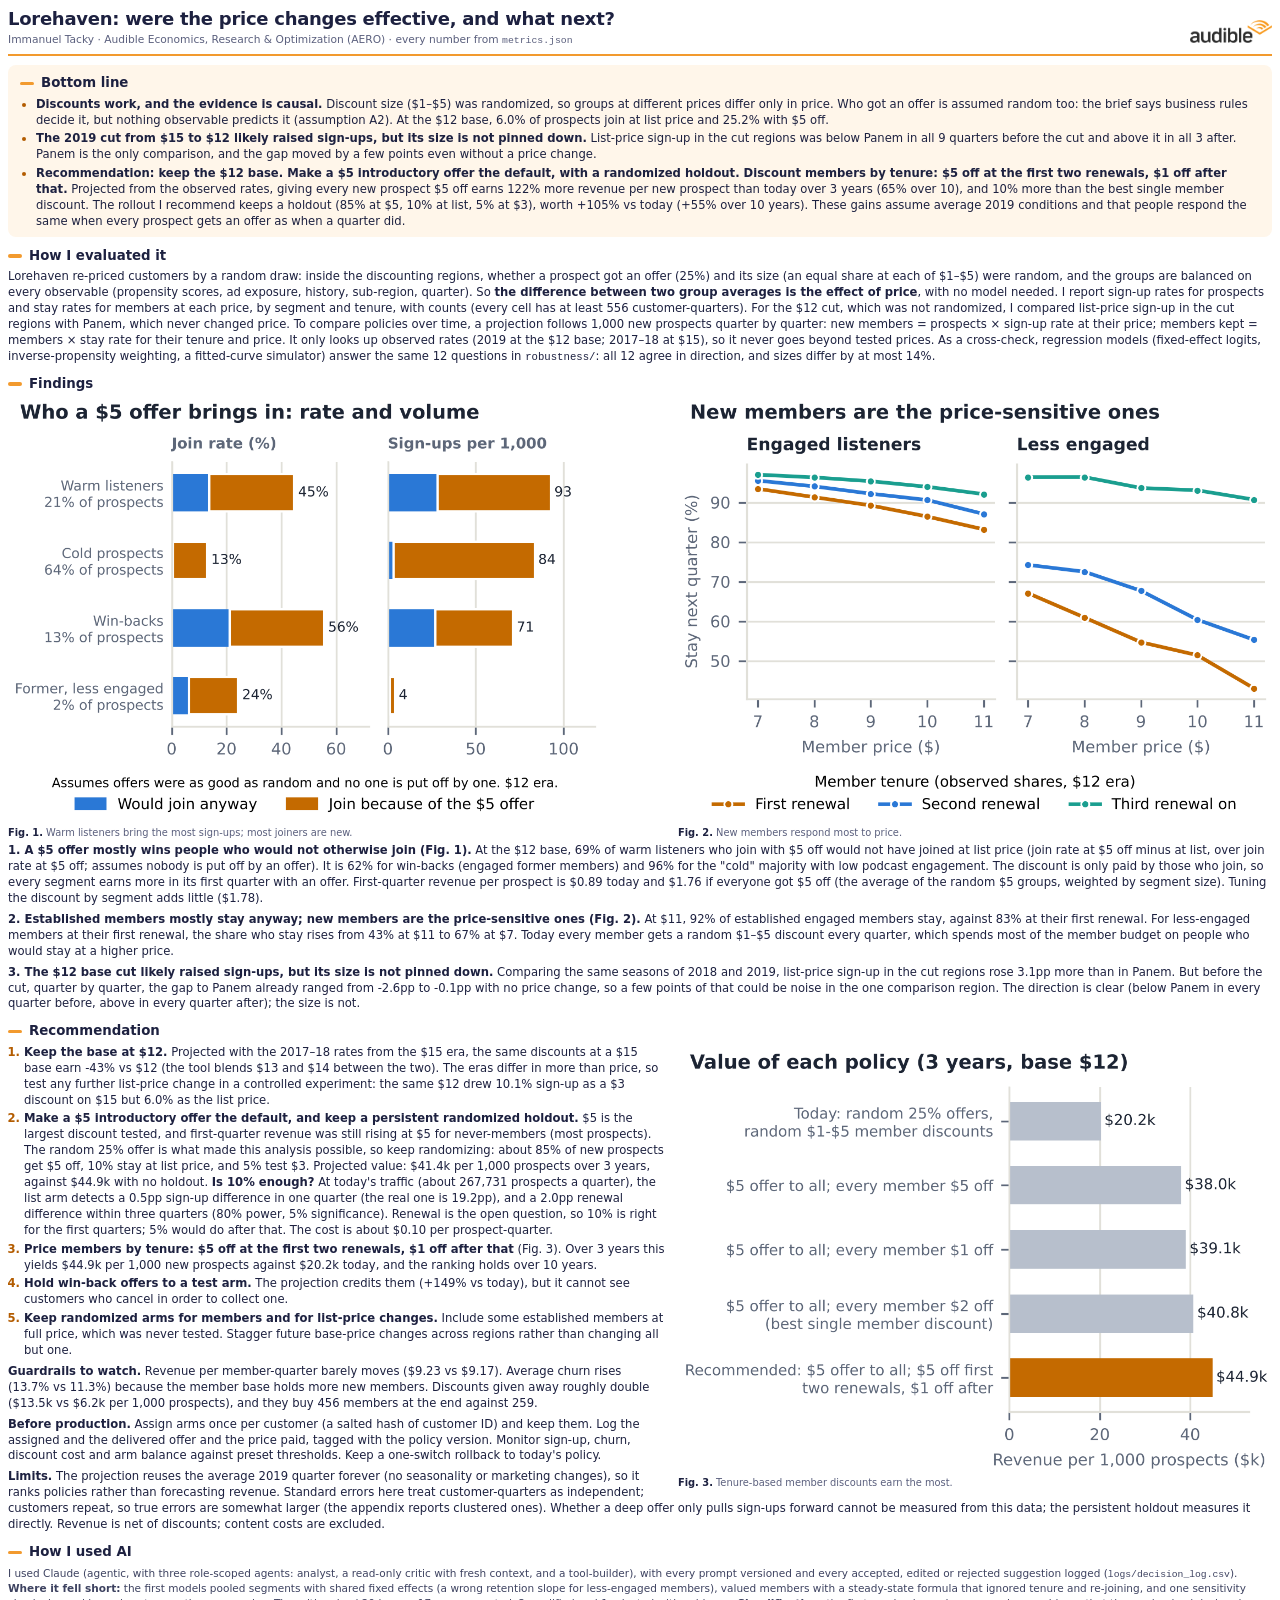
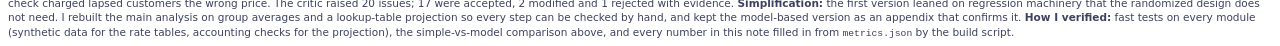
==== commit 20af831f: "Tool: adjustable base price ($12-$15) from the two observed eras The brief asks the tool to explore " ====
--- a/writeup/writeup.html
+++ b/writeup/writeup.html
@@ -58,7 +58,7 @@
 </ul>
 </section>
 <h2>How I evaluated it</h2>
-<p>Lorehaven re-priced customers by a random draw: inside the discounting regions, whether a prospect got an offer (25%) and its size (an equal share at each of $1–$5) were random, and the groups are balanced on every observable (propensity scores, ad exposure, history, sub-region, quarter). So <strong>the difference between two group averages is the effect of price</strong>, with no model needed. I report sign-up rates for prospects and stay rates for members at each price, by segment and tenure, with counts (every cell has at least 556 customer-quarters). For the $12 cut, which was not randomized, I compared list-price sign-up in the cut regions with Panem, which never changed price. To compare policies over time, a projection follows 1,000 new prospects quarter by quarter: new members = prospects × sign-up rate at their price; members kept = members × stay rate for their tenure and price. It only looks up observed 2019 rates, so it never goes beyond tested prices. As a cross-check, regression models (fixed-effect logits, inverse-propensity weighting, a fitted-curve simulator) answer the same 12 questions in <code>robustness/</code>: all 12 agree in direction, and sizes differ by at most 14%.</p>
+<p>Lorehaven re-priced customers by a random draw: inside the discounting regions, whether a prospect got an offer (25%) and its size (an equal share at each of $1–$5) were random, and the groups are balanced on every observable (propensity scores, ad exposure, history, sub-region, quarter). So <strong>the difference between two group averages is the effect of price</strong>, with no model needed. I report sign-up rates for prospects and stay rates for members at each price, by segment and tenure, with counts (every cell has at least 556 customer-quarters). For the $12 cut, which was not randomized, I compared list-price sign-up in the cut regions with Panem, which never changed price. To compare policies over time, a projection follows 1,000 new prospects quarter by quarter: new members = prospects × sign-up rate at their price; members kept = members × stay rate for their tenure and price. It only looks up observed rates (2019 at the $12 base; 2017–18 at $15), so it never goes beyond tested prices. As a cross-check, regression models (fixed-effect logits, inverse-propensity weighting, a fitted-curve simulator) answer the same 12 questions in <code>robustness/</code>: all 12 agree in direction, and sizes differ by at most 14%.</p>
 <h2>Findings</h2>
 <div class="figs"><figure><img src="../outputs/figures/fig1_who_the_offer_wins.png" alt="Join rate and sign-ups per 1,000 prospects by segment, with and without the $5 offer"><figcaption><b>Fig. 1.</b> Warm listeners bring the most sign-ups; most joiners are new.</figcaption></figure><figure><img src="../outputs/figures/fig2_retention_by_tenure.png" alt="Share of members who stay by price and tenure"><figcaption><b>Fig. 2.</b> New members respond most to price.</figcaption></figure></div>
 
@@ -69,7 +69,7 @@
 <div class="fig-right"><figure><img src="../outputs/figures/fig3_policy_value.png" alt="Revenue per 1,000 prospects by policy"><figcaption><b>Fig. 3.</b> Tenure-based member discounts earn the most.</figcaption></figure></div>
 
 <ol>
-<li><strong>Keep the base at $12.</strong> All discount evidence is at this base. Test any further list-price change in a controlled experiment: the same $12 drew 10.1% sign-up as a $3 discount on $15 but 6.0% as the list price.</li>
+<li><strong>Keep the base at $12.</strong> Projected with the 2017–18 rates from the $15 era, the same discounts at a $15 base earn -43% vs $12 (the tool blends $13 and $14 between the two). The eras differ in more than price, so test any further list-price change in a controlled experiment: the same $12 drew 10.1% sign-up as a $3 discount on $15 but 6.0% as the list price.</li>
 <li><strong>Make a $5 introductory offer the default, and keep a persistent randomized holdout.</strong> $5 is the largest discount tested, and first-quarter revenue was still rising at $5 for never-members (most prospects). The random 25% offer is what made this analysis possible, so keep randomizing: about 85% of new prospects get $5 off, 10% stay at list price, and 5% test $3. Projected value: $41.4k per 1,000 prospects over 3 years, against $44.9k with no holdout. <strong>Is 10% enough?</strong> At today's traffic (about 267,731 prospects a quarter), the list arm detects a 0.5pp sign-up difference in one quarter (the real one is 19.2pp), and a 2.0pp renewal difference within three quarters (80% power, 5% significance). Renewal is the open question, so 10% is right for the first quarters; 5% would do after that. The cost is about $0.10 per prospect-quarter.</li>
 <li><strong>Price members by tenure: $5 off at the first two renewals, $1 off after that</strong> (Fig. 3). Over 3 years this yields $44.9k per 1,000 new prospects against $20.2k today, and the ranking holds over 10 years.</li>
 <li><strong>Hold win-back offers to a test arm.</strong> The projection credits them (+149% vs today), but it cannot see customers who cancel in order to collect one.</li>
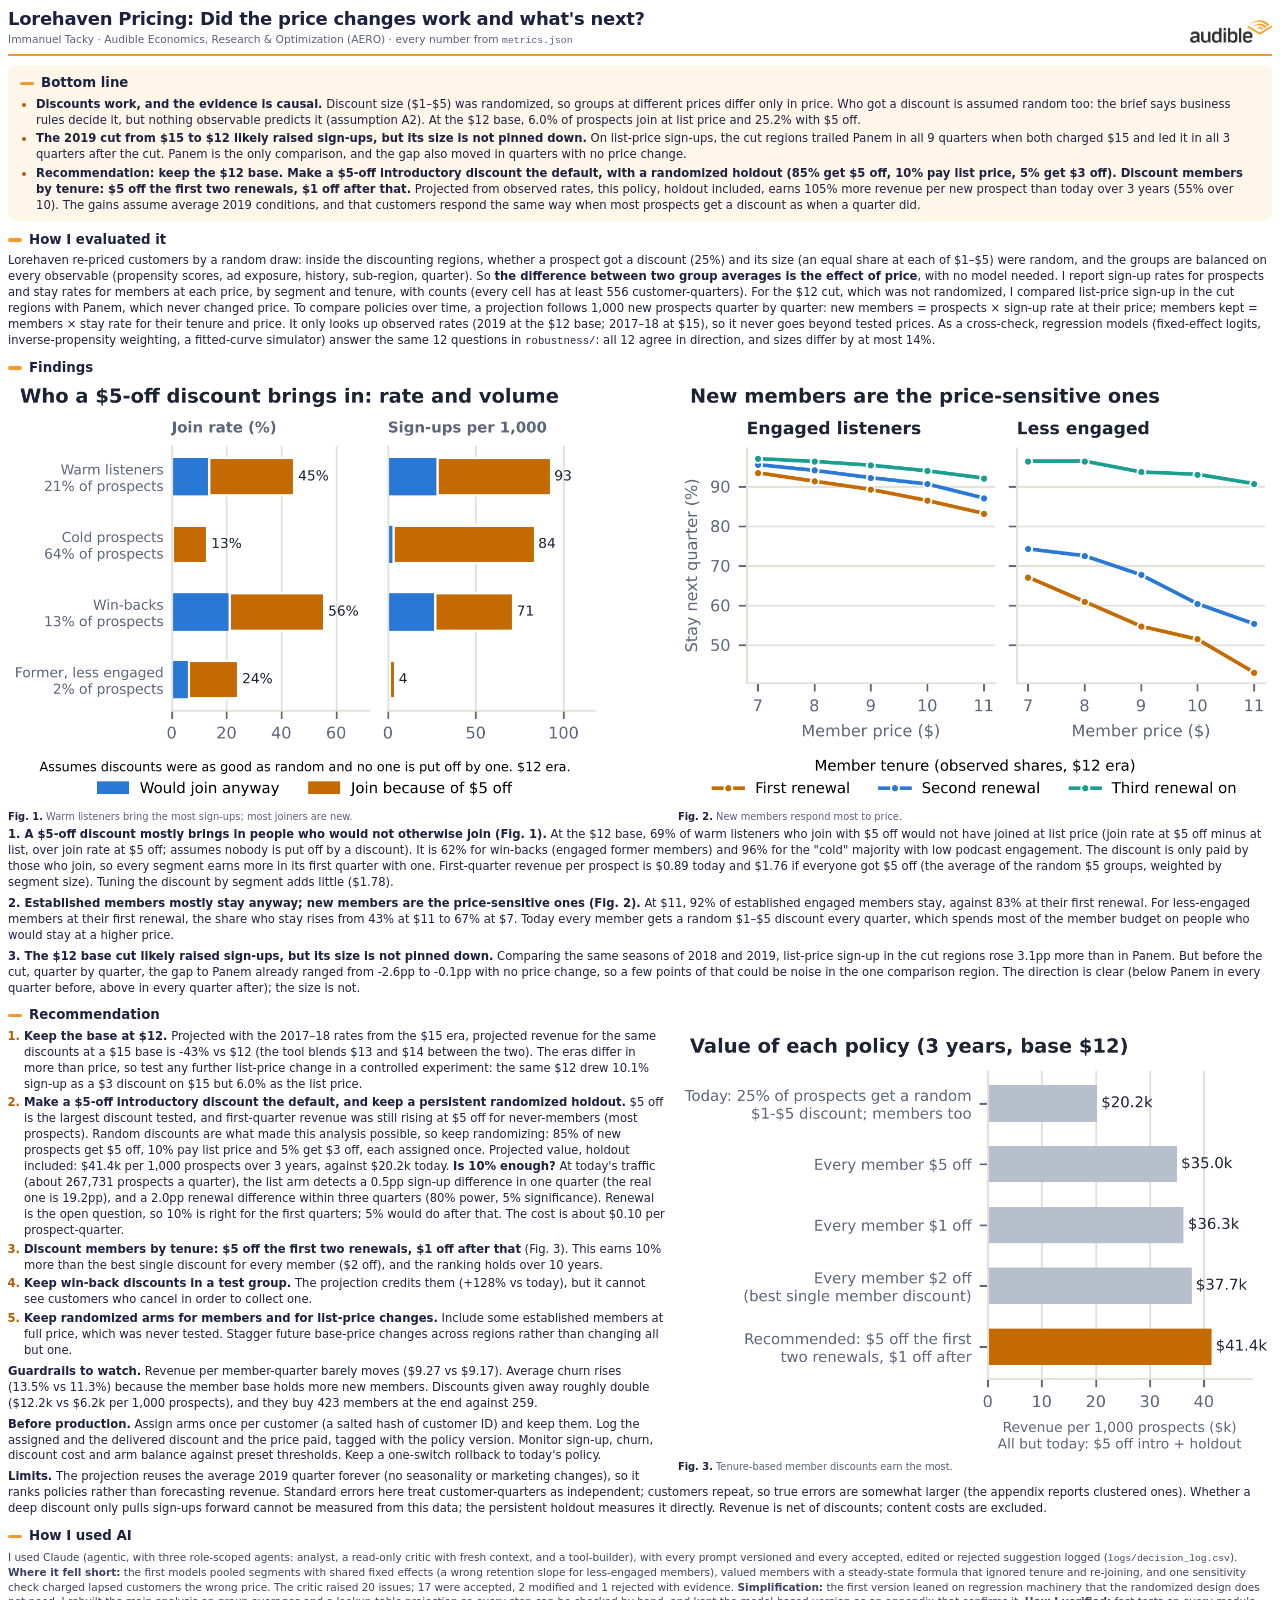
==== commit e03a9419: "Interpretability pass; holdout modelled in the simulator; one headline number From Iman's nine-point" ====
--- a/writeup/writeup.html
+++ b/writeup/writeup.html
@@ -43,7 +43,7 @@
 .pagebreak { break-before: page; }
 </style></head><body><header class="masthead">
 <div class="masthead-text">
-<h1>Lorehaven: were the price changes effective, and what next?</h1>
+<h1>Lorehaven Pricing: Did the price changes work and what's next?</h1>
 <p class="byline">Immanuel Tacky · Audible Economics, Research &amp; Optimization (AERO) · every number from <code>metrics.json</code></p>
 </div>
 <img class="masthead-logo" src="../app/static/audible_logo.png" alt="Audible">
@@ -52,31 +52,31 @@
 <section class="callout">
 <h2>Bottom line</h2>
 <ul>
-<li><strong>Discounts work, and the evidence is causal.</strong> Discount size ($1–$5) was randomized, so groups at different prices differ only in price. Who got an offer is assumed random too: the brief says business rules decide it, but nothing observable predicts it (assumption A2). At the $12 base, 6.0% of prospects join at list price and 25.2% with $5 off.</li>
-<li><strong>The 2019 cut from $15 to $12 likely raised sign-ups, but its size is not pinned down.</strong> List-price sign-up in the cut regions was below Panem in all 9 quarters before the cut and above it in all 3 after. Panem is the only comparison, and the gap moved by a few points even without a price change.</li>
-<li><strong>Recommendation: keep the $12 base. Make a $5 introductory offer the default, with a randomized holdout. Discount members by tenure: $5 off at the first two renewals, $1 off after that.</strong> Projected from the observed rates, giving every new prospect $5 off earns 122% more revenue per new prospect than today over 3 years (65% over 10), and 10% more than the best single member discount. The rollout I recommend keeps a holdout (85% at $5, 10% at list, 5% at $3), worth +105% vs today (+55% over 10 years). These gains assume average 2019 conditions and that people respond the same when every prospect gets an offer as when a quarter did.</li>
+<li><strong>Discounts work, and the evidence is causal.</strong> Discount size ($1–$5) was randomized, so groups at different prices differ only in price. Who got a discount is assumed random too: the brief says business rules decide it, but nothing observable predicts it (assumption A2). At the $12 base, 6.0% of prospects join at list price and 25.2% with $5 off.</li>
+<li><strong>The 2019 cut from $15 to $12 likely raised sign-ups, but its size is not pinned down.</strong> On list-price sign-ups, the cut regions trailed Panem in all 9 quarters when both charged $15 and led it in all 3 quarters after the cut. Panem is the only comparison, and the gap also moved in quarters with no price change.</li>
+<li><strong>Recommendation: keep the $12 base. Make a $5-off introductory discount the default, with a randomized holdout (85% get $5 off, 10% pay list price, 5% get $3 off). Discount members by tenure: $5 off the first two renewals, $1 off after that.</strong> Projected from observed rates, this policy, holdout included, earns 105% more revenue per new prospect than today over 3 years (55% over 10). The gains assume average 2019 conditions, and that customers respond the same way when most prospects get a discount as when a quarter did.</li>
 </ul>
 </section>
 <h2>How I evaluated it</h2>
-<p>Lorehaven re-priced customers by a random draw: inside the discounting regions, whether a prospect got an offer (25%) and its size (an equal share at each of $1–$5) were random, and the groups are balanced on every observable (propensity scores, ad exposure, history, sub-region, quarter). So <strong>the difference between two group averages is the effect of price</strong>, with no model needed. I report sign-up rates for prospects and stay rates for members at each price, by segment and tenure, with counts (every cell has at least 556 customer-quarters). For the $12 cut, which was not randomized, I compared list-price sign-up in the cut regions with Panem, which never changed price. To compare policies over time, a projection follows 1,000 new prospects quarter by quarter: new members = prospects × sign-up rate at their price; members kept = members × stay rate for their tenure and price. It only looks up observed rates (2019 at the $12 base; 2017–18 at $15), so it never goes beyond tested prices. As a cross-check, regression models (fixed-effect logits, inverse-propensity weighting, a fitted-curve simulator) answer the same 12 questions in <code>robustness/</code>: all 12 agree in direction, and sizes differ by at most 14%.</p>
+<p>Lorehaven re-priced customers by a random draw: inside the discounting regions, whether a prospect got a discount (25%) and its size (an equal share at each of $1–$5) were random, and the groups are balanced on every observable (propensity scores, ad exposure, history, sub-region, quarter). So <strong>the difference between two group averages is the effect of price</strong>, with no model needed. I report sign-up rates for prospects and stay rates for members at each price, by segment and tenure, with counts (every cell has at least 556 customer-quarters). For the $12 cut, which was not randomized, I compared list-price sign-up in the cut regions with Panem, which never changed price. To compare policies over time, a projection follows 1,000 new prospects quarter by quarter: new members = prospects × sign-up rate at their price; members kept = members × stay rate for their tenure and price. It only looks up observed rates (2019 at the $12 base; 2017–18 at $15), so it never goes beyond tested prices. As a cross-check, regression models (fixed-effect logits, inverse-propensity weighting, a fitted-curve simulator) answer the same 12 questions in <code>robustness/</code>: all 12 agree in direction, and sizes differ by at most 14%.</p>
 <h2>Findings</h2>
-<div class="figs"><figure><img src="../outputs/figures/fig1_who_the_offer_wins.png" alt="Join rate and sign-ups per 1,000 prospects by segment, with and without the $5 offer"><figcaption><b>Fig. 1.</b> Warm listeners bring the most sign-ups; most joiners are new.</figcaption></figure><figure><img src="../outputs/figures/fig2_retention_by_tenure.png" alt="Share of members who stay by price and tenure"><figcaption><b>Fig. 2.</b> New members respond most to price.</figcaption></figure></div>
+<div class="figs"><figure><img src="../outputs/figures/fig1_who_the_offer_wins.png" alt="Join rate and sign-ups per 1,000 prospects by segment, at list price and with $5 off"><figcaption><b>Fig. 1.</b> Warm listeners bring the most sign-ups; most joiners are new.</figcaption></figure><figure><img src="../outputs/figures/fig2_retention_by_tenure.png" alt="Share of members who stay by price and tenure"><figcaption><b>Fig. 2.</b> New members respond most to price.</figcaption></figure></div>
 
-<p><strong>1. A $5 offer mostly wins people who would not otherwise join (Fig. 1).</strong> At the $12 base, 69% of warm listeners who join with $5 off would not have joined at list price (join rate at $5 off minus at list, over join rate at $5 off; assumes nobody is put off by an offer). It is 62% for win-backs (engaged former members) and 96% for the "cold" majority with low podcast engagement. The discount is only paid by those who join, so every segment earns more in its first quarter with an offer. First-quarter revenue per prospect is $0.89 today and $1.76 if everyone got $5 off (the average of the random $5 groups, weighted by segment size). Tuning the discount by segment adds little ($1.78).</p>
+<p><strong>1. A $5-off discount mostly brings in people who would not otherwise join (Fig. 1).</strong> At the $12 base, 69% of warm listeners who join with $5 off would not have joined at list price (join rate at $5 off minus at list, over join rate at $5 off; assumes nobody is put off by a discount). It is 62% for win-backs (engaged former members) and 96% for the "cold" majority with low podcast engagement. The discount is only paid by those who join, so every segment earns more in its first quarter with one. First-quarter revenue per prospect is $0.89 today and $1.76 if everyone got $5 off (the average of the random $5 groups, weighted by segment size). Tuning the discount by segment adds little ($1.78).</p>
 <p><strong>2. Established members mostly stay anyway; new members are the price-sensitive ones (Fig. 2).</strong> At $11, 92% of established engaged members stay, against 83% at their first renewal. For less-engaged members at their first renewal, the share who stay rises from 43% at $11 to 67% at $7. Today every member gets a random $1–$5 discount every quarter, which spends most of the member budget on people who would stay at a higher price.</p>
 <p><strong>3. The $12 base cut likely raised sign-ups, but its size is not pinned down.</strong> Comparing the same seasons of 2018 and 2019, list-price sign-up in the cut regions rose 3.1pp more than in Panem. But before the cut, quarter by quarter, the gap to Panem already ranged from -2.6pp to -0.1pp with no price change, so a few points of that could be noise in the one comparison region. The direction is clear (below Panem in every quarter before, above in every quarter after); the size is not.</p>
 <h2>Recommendation</h2>
 <div class="fig-right"><figure><img src="../outputs/figures/fig3_policy_value.png" alt="Revenue per 1,000 prospects by policy"><figcaption><b>Fig. 3.</b> Tenure-based member discounts earn the most.</figcaption></figure></div>
 
 <ol>
-<li><strong>Keep the base at $12.</strong> Projected with the 2017–18 rates from the $15 era, the same discounts at a $15 base earn -43% vs $12 (the tool blends $13 and $14 between the two). The eras differ in more than price, so test any further list-price change in a controlled experiment: the same $12 drew 10.1% sign-up as a $3 discount on $15 but 6.0% as the list price.</li>
-<li><strong>Make a $5 introductory offer the default, and keep a persistent randomized holdout.</strong> $5 is the largest discount tested, and first-quarter revenue was still rising at $5 for never-members (most prospects). The random 25% offer is what made this analysis possible, so keep randomizing: about 85% of new prospects get $5 off, 10% stay at list price, and 5% test $3. Projected value: $41.4k per 1,000 prospects over 3 years, against $44.9k with no holdout. <strong>Is 10% enough?</strong> At today's traffic (about 267,731 prospects a quarter), the list arm detects a 0.5pp sign-up difference in one quarter (the real one is 19.2pp), and a 2.0pp renewal difference within three quarters (80% power, 5% significance). Renewal is the open question, so 10% is right for the first quarters; 5% would do after that. The cost is about $0.10 per prospect-quarter.</li>
-<li><strong>Price members by tenure: $5 off at the first two renewals, $1 off after that</strong> (Fig. 3). Over 3 years this yields $44.9k per 1,000 new prospects against $20.2k today, and the ranking holds over 10 years.</li>
-<li><strong>Hold win-back offers to a test arm.</strong> The projection credits them (+149% vs today), but it cannot see customers who cancel in order to collect one.</li>
+<li><strong>Keep the base at $12.</strong> Projected with the 2017–18 rates from the $15 era, projected revenue for the same discounts at a $15 base is -43% vs $12 (the tool blends $13 and $14 between the two). The eras differ in more than price, so test any further list-price change in a controlled experiment: the same $12 drew 10.1% sign-up as a $3 discount on $15 but 6.0% as the list price.</li>
+<li><strong>Make a $5-off introductory discount the default, and keep a persistent randomized holdout.</strong> $5 off is the largest discount tested, and first-quarter revenue was still rising at $5 off for never-members (most prospects). Random discounts are what made this analysis possible, so keep randomizing: 85% of new prospects get $5 off, 10% pay list price and 5% get $3 off, each assigned once. Projected value, holdout included: $41.4k per 1,000 prospects over 3 years, against $20.2k today. <strong>Is 10% enough?</strong> At today's traffic (about 267,731 prospects a quarter), the list arm detects a 0.5pp sign-up difference in one quarter (the real one is 19.2pp), and a 2.0pp renewal difference within three quarters (80% power, 5% significance). Renewal is the open question, so 10% is right for the first quarters; 5% would do after that. The cost is about $0.10 per prospect-quarter.</li>
+<li><strong>Discount members by tenure: $5 off the first two renewals, $1 off after that</strong> (Fig. 3). This earns 10% more than the best single discount for every member ($2 off), and the ranking holds over 10 years.</li>
+<li><strong>Keep win-back discounts in a test group.</strong> The projection credits them (+128% vs today), but it cannot see customers who cancel in order to collect one.</li>
 <li><strong>Keep randomized arms for members and for list-price changes.</strong> Include some established members at full price, which was never tested. Stagger future base-price changes across regions rather than changing all but one.</li>
 </ol>
-<p><strong>Guardrails to watch.</strong> Revenue per member-quarter barely moves ($9.23 vs $9.17). Average churn rises (13.7% vs 11.3%) because the member base holds more new members. Discounts given away roughly double ($13.5k vs $6.2k per 1,000 prospects), and they buy 456 members at the end against 259.</p>
-<p><strong>Before production.</strong> Assign arms once per customer (a salted hash of customer ID) and keep them. Log the assigned and the delivered offer and the price paid, tagged with the policy version. Monitor sign-up, churn, discount cost and arm balance against preset thresholds. Keep a one-switch rollback to today's policy.</p>
-<p><strong>Limits.</strong> The projection reuses the average 2019 quarter forever (no seasonality or marketing changes), so it ranks policies rather than forecasting revenue. Standard errors here treat customer-quarters as independent; customers repeat, so true errors are somewhat larger (the appendix reports clustered ones). Whether a deep offer only pulls sign-ups forward cannot be measured from this data; the persistent holdout measures it directly. Revenue is net of discounts; content costs are excluded.</p>
+<p><strong>Guardrails to watch.</strong> Revenue per member-quarter barely moves ($9.27 vs $9.17). Average churn rises (13.5% vs 11.3%) because the member base holds more new members. Discounts given away roughly double ($12.2k vs $6.2k per 1,000 prospects), and they buy 423 members at the end against 259.</p>
+<p><strong>Before production.</strong> Assign arms once per customer (a salted hash of customer ID) and keep them. Log the assigned and the delivered discount and the price paid, tagged with the policy version. Monitor sign-up, churn, discount cost and arm balance against preset thresholds. Keep a one-switch rollback to today's policy.</p>
+<p><strong>Limits.</strong> The projection reuses the average 2019 quarter forever (no seasonality or marketing changes), so it ranks policies rather than forecasting revenue. Standard errors here treat customer-quarters as independent; customers repeat, so true errors are somewhat larger (the appendix reports clustered ones). Whether a deep discount only pulls sign-ups forward cannot be measured from this data; the persistent holdout measures it directly. Revenue is net of discounts; content costs are excluded.</p>
 <h2>How I used AI</h2>
 <p class="note">I used Claude (agentic, with three role-scoped agents: analyst, a read-only critic with fresh context, and a tool-builder), with every prompt versioned and every accepted, edited or rejected suggestion logged (<code>logs/decision_log.csv</code>). <b>Where it fell short:</b> the first models pooled segments with shared fixed effects (a wrong retention slope for less-engaged members), valued members with a steady-state formula that ignored tenure and re-joining, and one sensitivity check charged lapsed customers the wrong price. The critic raised 20 issues; 17 were accepted, 2 modified and 1 rejected with evidence. <b>Simplification:</b> the first version leaned on regression machinery that the randomized design does not need. I rebuilt the main analysis on group averages and a lookup-table projection so every step can be checked by hand, and kept the model-based version as an appendix that confirms it. <b>How I verified:</b> fast tests on every module (synthetic data for the rate tables, accounting checks for the projection), the simple-vs-model comparison above, and every number in this note filled in from <code>metrics.json</code> by the build script.</p></body></html>
